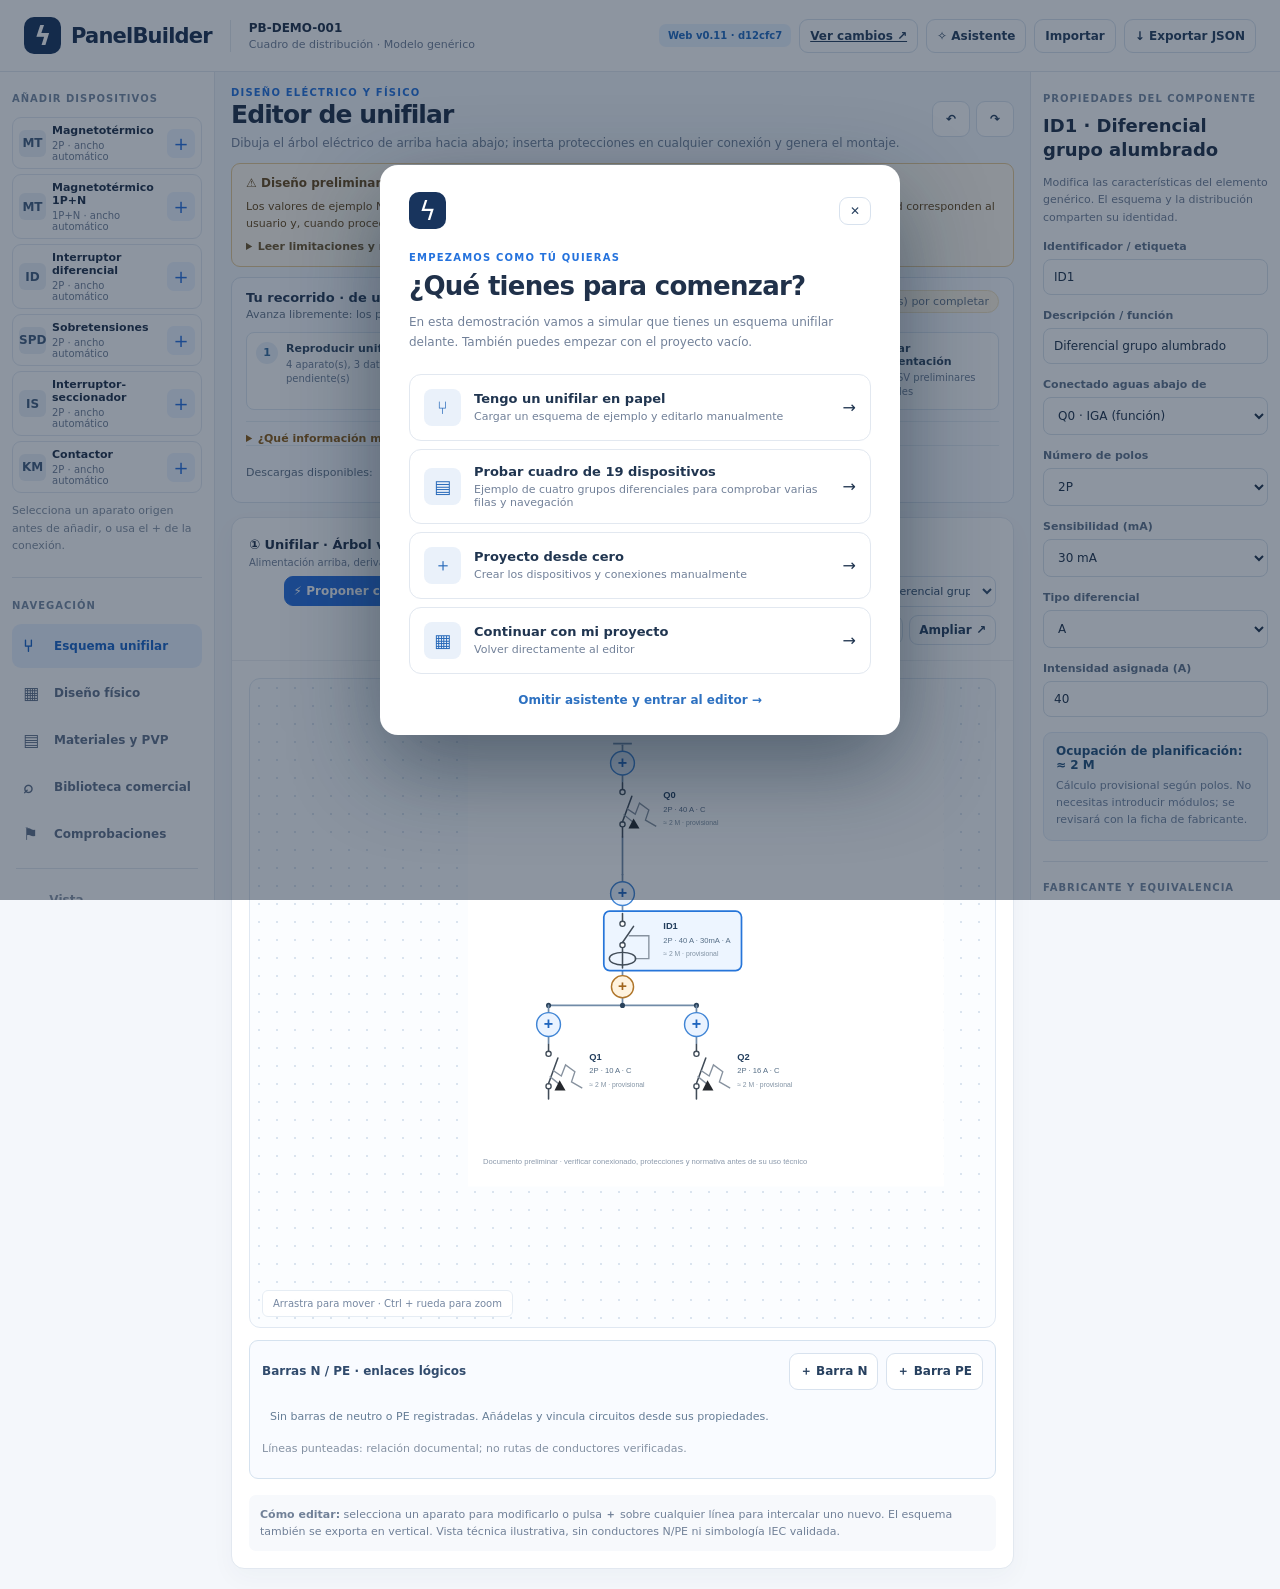
==== docs/index.html @ 25486aa2 "deploy(v0.11): conjuntos DIN, peines multiaparato y reserva opt-in comprobados (41 E2E)" ====
<!DOCTYPE html>
<html lang="es">
<head>
  <meta charset="UTF-8" />
  <meta name="viewport" content="width=device-width, initial-scale=1.0" />
  <meta name="robots" content="noindex, nofollow, noarchive" />
  <title>PanelBuilder · Unifilar → Envolvente · v0.11</title>
  <link rel="stylesheet" href="styles.css" />
</head>
<body>
  <header class="topbar">
    <div class="brand"><span class="brand-logo">ϟ</span><span>Panel<span class="brand-light">Builder</span></span></div>
    <div class="divider-vertical"></div>
    <div class="project-identity"><strong>PB-DEMO-001</strong><span>Cuadro de distribución · Modelo genérico</span></div>
    <div class="top-actions"><span class="pill pill-beta" id="pagesPreviewStatus">PROTOTIPO v0.11</span><a class="button small" id="pagesCommitLink" href="https://github.com/sergioroqueh/panelbuilder-dev/pull/1" target="_blank" rel="noopener noreferrer" hidden>Ver cambios ↗</a><button type="button" class="button small" id="startGuide">✧ Asistente</button><button type="button" class="button small" id="importBtn">Importar</button><button type="button" class="button small" id="exportBtn">↓ Exportar JSON</button></div>
    <input id="fileInput" type="file" accept="application/json,.json" hidden />
  </header>
  <div class="app-shell">
    <aside class="left-panel">
      <section class="library-shortcuts" aria-label="Añadir dispositivos genéricos">
        <div class="section-heading">AÑADIR DISPOSITIVOS</div>
        <div id="library" class="library"></div>
        <p class="tiny-hint">Selecciona un aparato origen antes de añadir, o usa el + de la conexión.</p>
      </section>
      <div class="section-rule"></div>
      <div class="section-heading">NAVEGACIÓN</div>
      <nav class="nav-list" aria-label="Vistas">
        <button class="nav-button active" data-view="unifilar"><span>⑂</span> Esquema unifilar</button>
        <button class="nav-button" data-view="physical"><span>▦</span> Diseño físico</button>
        <button class="nav-button" data-view="materials"><span>▤</span> Materiales y PVP</button>
        <button class="nav-button" data-view="catalog"><span>⌕</span> Biblioteca comercial</button>
        <button class="nav-button" data-view="checks"><span>⚑</span> Comprobaciones</button>
        <div class="nav-divider" aria-hidden="true"></div>
        <button class="nav-button nav-secondary" data-view="both"><span>▣</span> Vista combinada <small>Opcional</small></button>
      </nav>
      <div class="section-rule"></div>
      <div class="section-heading">PROYECTO</div>
      <label class="mini-label" for="alternativeSelect">Alternativa activa</label>
      <select id="alternativeSelect" class="select small-select"></select>
      <button id="duplicateBtn" class="button full subdued">⧉ Duplicar alternativa</button>
      <div class="section-rule"></div>
      <div class="section-heading">FABRICANTE DE REFERENCIA</div>
      <label class="mini-label" for="brandSelect">Consultar referencias por fabricante</label>
      <select id="brandSelect" class="select"></select>
      <button type="button" class="button full" id="openBrandReview">⇄ Comparar y guardar candidatas</button><p class="tiny-hint" id="brandHint">El esquema sigue siendo genérico. Las fichas documentales no cambian el montaje ni su ocupación.</p>
      <div class="section-rule"></div>
      <div class="left-bottom">Prototipo experimental · Sin certificación ni cálculo eléctrico. Los datos se guardan en este navegador; utiliza Exportar JSON para conservar una copia.</div>
    </aside>
    <main class="workspace">
      <div class="page-intro"><div><div class="eyebrow">DISEÑO ELÉCTRICO Y FÍSICO</div><h1 id="pageTitle">Editor de unifilar</h1><p id="pageSubtitle">Dibuja el árbol eléctrico de arriba hacia abajo; inserta protecciones en cualquier conexión y genera el montaje.</p></div><div class="intro-actions"><button class="button" id="undoBtn" title="Deshacer">↶</button><button class="button" id="redoBtn" title="Rehacer">↷</button></div></div>
      <section class="sequence-panel" id="workflowBanner"><div class="stage"><span class="stage-number">1</span><span>Construye el unifilar</span></div><span class="stage-arrow">→</span><div class="stage"><span class="stage-number">2</span><span>Propón la envolvente</span></div><span class="stage-arrow">→</span><div class="stage"><span class="stage-number">3</span><span>Selecciona fabricante</span></div></section>
      <section id="responsibilityBanner" class="responsibility-banner" role="note" aria-label="Advertencia sobre responsabilidad y seguridad">
        <strong>⚠ Diseño preliminar, no apto por sí solo para fabricar ni instalar.</strong>
        <span>Los valores de ejemplo NO están calculados para tu instalación. El uso del proyecto y la comprobación de su idoneidad corresponden al usuario y, cuando proceda, al profesional competente.</span>
        <details><summary>Leer limitaciones y responsabilidad</summary><p>PanelBuilder no sustituye cálculos eléctricos ni proyecto técnico, ni certifica cumplimiento del REBT y normas UNE/IEC aplicables. Comprueba tensión, corriente, cortocircuito, curvas y selectividad, diferenciales, protección contra sobretensiones, conductores, disipación, envolvente y compatibilidad de accesorios antes de comprar, fabricar, montar o poner en servicio. Las referencias y PVP publicados pueden estar incompletos o desactualizados. Si falta un dato, solicítalo; no se debe inventar. Este aviso no limita las obligaciones legales que correspondan a quien desarrolla o suministra el software.</p></details>
      </section>
      <section id="workflowAssistant" class="workflow-guidance" aria-label="Ruta de trabajo desde unifilar existente"></section>
      <section class="action-bar" id="actionBar"><div class="action-description"><strong>Propuesta automática de montaje</strong><span>Anchuras provisionales por tipo/polos; formatos de 12, 18 o 24 módulos por fila.</span></div><div class="action-control"><label class="mini-label" for="reserveInput">Reserva</label><select id="reserveInput" class="select small-select"><option value="0">0 %</option><option value="10">10 %</option><option value="20">20 %</option><option value="30">30 %</option></select><button type="button" id="proposeBtn" class="button primary">⚡ Proponer envolvente y distribución</button></div></section>
      <div class="summary-row" id="summary"></div>
      <div id="enclosureChoices" class="enclosure-choices"></div>
      <div id="editorArea" class="editor-grid"></div>
      <div id="extraArea"></div>
      <section class="notice-box" id="noticePanel"></section>
    </main>
    <aside class="right-panel"><div id="inspector"></div></aside>
  </div>
  <div id="toast" class="toast" role="status" aria-live="polite"></div>
  <div class="modal-backdrop" id="wizard" aria-hidden="true"><div class="modal" role="dialog" aria-modal="true" aria-labelledby="wizardTitle"><div class="modal-head"><span class="brand-logo">ϟ</span><button id="closeWizard" class="button tiny" type="button">✕</button></div><div class="eyebrow">EMPEZAMOS COMO TÚ QUIERAS</div><h2 id="wizardTitle">¿Qué tienes para comenzar?</h2><p>En esta demostración vamos a simular que tienes un esquema unifilar delante. También puedes empezar con el proyecto vacío.</p><div class="wizard-options"><button class="wizard-option" data-wizard="demo"><span class="wizard-symbol">⑂</span><span><strong>Tengo un unifilar en papel</strong><small>Cargar un esquema de ejemplo y editarlo manualmente</small></span><span>→</span></button><button class="wizard-option" data-wizard="large"><span class="wizard-symbol">▤</span><span><strong>Probar cuadro de 19 dispositivos</strong><small>Ejemplo de cuatro grupos diferenciales para comprobar varias filas y navegación</small></span><span>→</span></button><button class="wizard-option" data-wizard="blank"><span class="wizard-symbol">＋</span><span><strong>Proyecto desde cero</strong><small>Crear los dispositivos y conexiones manualmente</small></span><span>→</span></button><button class="wizard-option" data-wizard="continue"><span class="wizard-symbol">▦</span><span><strong>Continuar con mi proyecto</strong><small>Volver directamente al editor</small></span><span>→</span></button></div><button id="skipWizard" class="skip-link">Omitir asistente y entrar al editor →</button></div></div>
  <div class="modal-backdrop" id="insertModal" aria-hidden="true">
    <div class="modal insert-dialog" role="dialog" aria-modal="true" aria-labelledby="insertTitle">
      <div class="modal-head"><span class="eyebrow">EDITAR CONEXIÓN DEL UNIFILAR</span><button class="button tiny" type="button" id="closeInsert" aria-label="Cerrar">✕</button></div>
      <h2 id="insertTitle">Insertar aparato entre protecciones</h2>
      <p id="insertDescription"></p>
      <div id="insertChoices" class="insert-choices"></div>
      <p class="dialog-warning">Solo modifica el árbol lógico y la ocupación genérica. Revisa la conexión eléctrica y vuelve a calcular la distribución física.</p>
    </div>
  </div>
  <div class="modal-backdrop" id="brandReview" aria-hidden="true"><div class="modal brand-review" role="dialog" aria-modal="true" aria-labelledby="brandReviewTitle"><div class="modal-head"><div><div class="eyebrow">SELECCIÓN MULTIMARCA CONDICIONADA</div><h2 id="brandReviewTitle">Preselección comercial</h2></div><button id="closeBrandReview" class="button tiny" aria-label="Cerrar" type="button">✕</button></div><p class="review-warning">El catálogo actual es una muestra parcial, no contiene todas las referencias. La anchura genérica es orientativa. Algunas referencias cuentan con ficha técnica pero aún no con anchura comercial verificada: se guardan solo como candidatas documentales y NO cambian el montaje. Las preselecciones del minicátalogo dimensional son independientes. No se garantiza equivalencia técnica completa. Comprueba normativa aplicable, Icn/Icu, tensión, bornes, coordinación, accesorios, compatibilidad térmica y montaje. Los cambios dimensionales solo se aplicarán tras tu confirmación.</p><div class="review-scroll"><table><thead><tr><th>Aparato genérico</th><th>Selector de referencia</th><th>Comparativa técnica y dimensional</th></tr></thead><tbody id="brandReviewTable"></tbody></table></div><div class="review-actions"><button type="button" class="button" id="closeBrandReviewSecondary" onclick="document.getElementById('closeBrandReview').click()">Cancelar</button><button class="button" type="button" id="autoPickBrandReview">Autoasignar solo con dimensión documentada</button><button class="button primary" type="button" id="applyBrandReview">Guardar selección condicionada</button></div></div></div><script src="engine.js"></script><script src="catalogo.js"></script><script src="multibrand.js"></script>
  <script src="schematic-symbols.js"></script><script src="pricing.js"></script><script src="circuits.js"></script><script src="busbars.js"></script><script src="physical-aux.js"></script><script src="enclosure-geometry.js"></script><script src="physical-construction.js"></script><script src="schneider-ic60n.js"></script><script src="commercial-catalog.js"></script><script src="accessory-links.js"></script><script src="commercial-ui.js"></script><script src="enclosure-candidates.js"></script><script src="specialized-candidates.js"></script><script src="apparatus-candidates.js"></script><script src="commercial-placement.js"></script><script src="din-reflow.js"></script><script src="mounting-clearance.js"></script><script src="physical-accessories.js"></script><script src="din-assemblies.js"></script><script src="workflow-guidance.js"></script><script src="material-csv.js"></script><script src="app.js"></script><script src="site-version.js"></script>
</body>
</html>
---- docs/styles.css ----
:root{font-family:Inter,ui-sans-serif,system-ui,-apple-system,'Segoe UI',Arial,sans-serif;color:#20314a;background:#f4f7fb;--blue:#276fdf;--blue-dark:#185ac3;--line:#e2e8f0;--dark:#162842;--muted:#728199;--soft:#f3f6fa;--card:#fff;--good:#127a5b;--warn:#ab6d0e}
*{box-sizing:border-box}body{margin:0}button,select,input{font:inherit}button{cursor:pointer}button:disabled{opacity:.48;cursor:not-allowed}button:focus-visible,input:focus-visible,select:focus-visible{outline:3px solid #8ebaf9;outline-offset:2px}
.topbar{height:72px;display:flex;align-items:center;gap:18px;padding:0 24px;border-bottom:1px solid var(--line);background:#fff;position:sticky;top:0;z-index:15}.brand{font-size:21px;font-weight:860;letter-spacing:-.8px;display:flex;align-items:center;gap:10px;white-space:nowrap;color:#1b3151}.brand-light{font-weight:550}.brand-logo{display:inline-grid;place-items:center;background:#18345d;color:#fff;border-radius:10px;font-size:26px;height:37px;width:37px}.divider-vertical{height:32px;width:1px;background:#e5eaf0}.project-identity{display:flex;flex-direction:column;gap:3px;font-size:12px}.project-identity span{color:var(--muted);font-size:11px}.top-actions{margin-left:auto;display:flex;gap:8px;align-items:center}.pill{font-size:10px;font-weight:800;border-radius:7px;padding:6px 9px;white-space:nowrap}.pill-beta{background:#e9f3ff;color:#206ac0}.button{display:inline-flex;gap:7px;justify-content:center;align-items:center;padding:10px 13px;background:#fff;border:1px solid #d8e2ee;color:#27405f;border-radius:9px;font-size:12px;font-weight:730;transition:.15s;white-space:nowrap}.button:hover{background:#f6faff;border-color:#8eb2df}.button.small{padding:9px 10px}.button.tiny{padding:6px 10px}.button.full{width:100%;margin-top:10px}.button.subdued{background:#f9fbfe}.button.primary{background:var(--blue);border-color:var(--blue);color:#fff}.button.primary:hover{background:var(--blue-dark)}.button.danger{color:#bd4251;border-color:#f0cdd2}
.app-shell{display:grid;grid-template-columns:250px minmax(0,1fr) 285px;min-height:calc(100vh - 72px)}.left-panel,.right-panel{background:#fff;padding:24px 17px;border-right:1px solid var(--line)}.right-panel{border-left:1px solid var(--line);border-right:0;padding:25px 19px}.section-heading{font-weight:820;letter-spacing:1px;font-size:10px;color:#788ba3;margin-bottom:13px}.nav-list{display:grid;gap:3px}.nav-button{width:100%;border:0;background:none;border-radius:9px;padding:12px 11px;text-align:left;font-size:12px;font-weight:700;color:#61718a;display:flex;align-items:center;gap:10px}.nav-button span{font-size:17px;width:21px}.nav-button:hover{background:#f1f5fc}.nav-button.active{background:#e9f2ff;color:#1964c7}.section-rule{height:1px;background:var(--line);margin:22px 0}.mini-label{display:block;font-size:11px;color:#60718a;font-weight:680;margin-bottom:6px}.select,.input{width:100%;border:1px solid #d8e2ef;border-radius:8px;background:#fff;padding:10px 9px;font-size:12px;color:#253853;min-width:0}.small-select{padding:9px}.tiny-hint{font-size:11px;color:#8491a3;line-height:1.6;margin:9px 0}.left-bottom{margin-top:35px;color:#91a0b2;font-size:10px}.library{display:grid;gap:7px}.library-item{display:flex;gap:9px;align-items:center;border:1px solid #e3e9f2;border-radius:9px;padding:9px;background:#fff}.library-icon{display:grid;place-items:center;background:#eaf0f8;color:#425d7e;border-radius:6px;height:31px;width:33px;flex:0 0 auto;font-size:12px;font-weight:850}.library-item .library-info{min-width:0;flex:1}.library-item strong{display:block;font-size:11px}.library-item small{display:block;font-size:10px;color:var(--muted);padding-top:3px}.round-add{border:0;border-radius:7px;background:#ebf3ff;color:var(--blue);font-size:18px;width:29px;height:29px}
.workspace{padding:26px 26px 42px;min-width:0}.page-intro{display:flex;justify-content:space-between;align-items:center;gap:20px}.page-intro h1{font-size:25px;letter-spacing:-.9px;margin:2px 0 7px}.page-intro p{color:var(--muted);font-size:12px;margin:0}.eyebrow{color:#2472dd;letter-spacing:1.2px;font-size:10px;font-weight:850}.intro-actions{display:flex;gap:6px}.sequence-panel{margin-top:20px;padding:11px 15px;display:flex;align-items:center;gap:15px;background:#fff;border:1px solid var(--line);border-radius:11px}.stage{font-size:11px;font-weight:750;display:flex;align-items:center;gap:8px}.stage-number{display:grid;place-items:center;border-radius:20px;background:#e8f0fe;color:#216bd3;font-weight:850;width:23px;height:23px}.stage-arrow{color:#a7b2c0}.action-bar{display:flex;gap:10px;justify-content:space-between;align-items:center;flex-wrap:wrap;border:1px solid #d7e5fa;background:#f9fcff;border-radius:11px;margin-top:14px;padding:12px 15px}.action-description{display:grid;gap:4px}.action-description strong{font-size:12px}.action-description span{font-size:10px;color:var(--muted)}.action-control{display:flex;align-items:center;gap:9px}.action-control .mini-label{margin:0}.action-control .select{width:86px}.summary-row{display:grid;grid-template-columns:repeat(4,minmax(0,1fr));gap:11px;margin:15px 0}.stat{background:#fff;border:1px solid var(--line);border-radius:10px;padding:13px 14px}.stat strong{display:block;font-size:23px;letter-spacing:-.5px}.stat span{font-size:10px;color:var(--muted)}.editor-grid{display:grid;grid-template-columns:minmax(460px,.92fr) minmax(560px,1.08fr);gap:15px;align-items:start;min-width:0}.editor-grid.single{grid-template-columns:1fr}.work-card{background:#fff;border:1px solid var(--line);border-radius:13px;box-shadow:0 9px 25px rgba(24,55,92,.035);min-width:0;overflow:hidden}.card-header{padding:16px 17px 13px;border-bottom:1px solid #edf0f4;display:flex;justify-content:space-between;gap:7px;align-items:center}.card-header strong{font-size:13px}.card-header small{color:var(--muted);font-size:10px;display:block;margin-top:4px}.small-text{color:var(--muted);font-size:10px}.card-body{padding:17px}.node-list{display:grid;gap:7px}.schematic-node{display:flex;align-items:stretch;gap:6px}.node-indent{flex:0 0 auto;display:flex;align-items:center;border-bottom:1px solid #b9c9dd;height:34px}.schematic-node[data-depth="0"] .node-indent{border:0}.node-button{min-height:69px;flex:1;display:flex;align-items:center;gap:9px;background:#fff;border:1px solid #d9e3ed;border-radius:9px;text-align:left;padding:9px;min-width:0}.node-button:hover{border-color:#8bafe4}.node-button.selected{border:2px solid #2376e7;background:#f0f6ff}.node-symbol{border:1px solid #cad7e5;border-radius:5px;width:37px;min-width:37px;height:39px;display:grid;place-items:center;background:#f5f8fc;color:#354f71;font-size:10px;font-weight:830}.node-copy{display:grid;gap:4px;flex:1;min-width:0}.node-copy strong{font-size:11px}.node-copy small{font-size:10px;color:#697d94;overflow:hidden;text-overflow:ellipsis;white-space:nowrap}.state-dot{font-size:10px;color:#cf8e23}.node-add{font-size:16px;background:#eff5fc;border:1px solid #d8e5f3;color:#2b6ec2;border-radius:8px;width:31px}.empty-view{padding:35px;text-align:center;color:var(--muted);font-size:12px}.node-caption{margin-top:16px;padding:11px;background:#f7f9fc;color:#718198;font-size:11px;border-radius:7px;line-height:1.55}
.cabinet-controls{display:flex;gap:7px;align-items:center;flex-wrap:wrap;margin-bottom:14px}.cabinet-controls .select{width:auto;max-width:205px}.cabinet-shell{margin:4px auto 0;padding:19px 17px 15px;background:linear-gradient(130deg,#d4dce7,#b8c5d4);border:6px solid #879aaf;border-radius:10px;box-shadow:inset 0 0 0 2px #eaf1fa,0 8px 20px rgba(33,56,83,.1);max-width:630px;min-width:0}.cabinet-core{background:#edf1f5;border:1px solid #92a1b0;border-radius:4px;padding:18px 13px 6px}.rail-block{margin-bottom:20px}.rail-heading{display:flex;justify-content:space-between;font-size:10px;font-weight:720;color:#4f657d;margin-bottom:7px}.rail-grid{display:grid;grid-template-columns:repeat(var(--cols),minmax(0,1fr));min-height:108px;position:relative;background:#e4eaf1;border:1px solid #a8b6c5;border-radius:3px}.rail-grid:after{content:"";position:absolute;left:0;right:0;top:47%;height:6px;border-top:1px solid #93a5b7;border-bottom:1px solid #93a5b7;background:#ccd7e2;pointer-events:none}.slot{grid-row:1;border-right:1px dashed #d4deea;z-index:1;min-width:0}.slot:last-of-type{border:0}.device{grid-row:1;margin:3px 1px 4px;position:relative;z-index:2;background:linear-gradient(100deg,#e4eaf1,#fff 15%,#fff 83%,#e3e8ee);border:1px solid #93a4b7;border-radius:3px;box-shadow:2px 2px 4px #77889c40;min-width:0;display:flex;flex-direction:column;align-items:center;justify-content:space-between;gap:4px;padding:5px 2px;overflow:hidden;text-align:center}.device:hover{border-color:#386fc3}.device.selected{border:2px solid #2374df;box-shadow:0 0 0 3px #2374df37}.device strong{font-size:10px;white-space:nowrap;max-width:100%;overflow:hidden;text-overflow:ellipsis}.device small{font-size:8px;color:#728094;font-weight:650;white-space:nowrap;overflow:hidden;max-width:100%;text-overflow:ellipsis}.device-toggle{background:#49576a;border-radius:2px;width:9px;height:19px;position:relative;flex:0 0 auto}.device-toggle:before{content:"";background:#9baec4;width:6px;height:6px;position:absolute;top:-2px;left:2px}.cabinet-bottom{font-size:9px;color:#476078;text-align:center;padding-top:12px;font-weight:800}.placeholder-tape{margin-top:10px;padding:10px 12px;background:#f7f9fc;color:#75859a;border:1px dashed #d8e2ee;border-radius:8px;font-size:11px;line-height:1.6}.unplaced-card{margin-top:10px;background:#fff2db;border-radius:8px;padding:9px 11px;color:#866116;font-size:11px}
.notice-box{margin-top:14px;padding:15px 17px;background:#fff;border:1px solid var(--line);border-radius:11px}.notice-box strong{display:block;font-size:12px;margin-bottom:9px}.notice-box .notice-line{font-size:11px;color:#62758e;padding:4px 0;line-height:1.5}.notice-line.warn{color:#95671e}.right-panel .section-heading{margin-bottom:10px}.right-panel h2{font-size:18px;line-height:1.35;margin:0 0 8px}.right-panel p{color:var(--muted);font-size:11px;line-height:1.6}.inspector-divider{height:1px;background:var(--line);margin:20px 0}.form-field{margin-top:14px}.form-field label{display:block;color:#61748c;font-size:11px;font-weight:720;margin-bottom:6px}.form-field input,.form-field select{width:100%;border:1px solid #d8e2ec;border-radius:8px;background:#fff;padding:10px;color:#20344d;font-size:12px}.property{display:flex;align-items:baseline;justify-content:space-between;gap:10px;margin:11px 0;font-size:11px}.property span{color:#738096}.property strong{text-align:right;max-width:65%;overflow-wrap:anywhere}.badge{display:inline-block;font-size:10px;font-weight:760;color:#2464af;background:#eaf3ff;border-radius:6px;padding:5px 8px}.badge.amber{color:#a46d0d;background:#fff3dc}.badge.green{color:#0e7952;background:#e2f6eb}.inspector-buttons{display:flex;flex-wrap:wrap;gap:7px;margin-top:16px}.brand-match{font-size:11px;padding:10px 11px;background:#f3f7fd;border:1px solid #e0eaf6;border-radius:8px;color:#61728a;line-height:1.55}.brand-match strong{color:#253b55}.small-link{font-size:11px;color:#1b6cc6;text-decoration:underline}.data-note{font-size:10px;color:#8592a3}
.table-wrap{overflow:auto}.materials-table{width:100%;border-collapse:collapse;font-size:12px;background:#fff}.materials-table td,.materials-table th{text-align:left;padding:12px 13px;border-bottom:1px solid #e6ecf3}.materials-table th{font-size:10px;color:#6f8097;background:#f7f9fc}.view-heading{padding:14px 18px;font-size:13px;font-weight:800;border-bottom:1px solid var(--line)}
.toast{position:fixed;bottom:24px;left:50%;transform:translateX(-50%) translateY(10px);background:#1d304d;color:#fff;border-radius:9px;padding:13px 18px;font-size:12px;box-shadow:0 10px 30px #1d304d42;opacity:0;pointer-events:none;transition:.2s;z-index:100}.toast.visible{opacity:1;transform:translateX(-50%)}.modal-backdrop{display:none;position:fixed;inset:0;z-index:40;background:#1123397a;align-items:center;justify-content:center;padding:20px}.modal-backdrop.open{display:flex}.modal{max-width:520px;width:100%;background:#fff;padding:27px 29px;border-radius:18px;box-shadow:0 30px 90px #0e24367a}.modal-head{display:flex;align-items:center;justify-content:space-between;margin-bottom:23px}.modal h2{font-size:26px;margin:8px 0 7px;letter-spacing:-.7px}.modal p{font-size:12px;color:var(--muted);line-height:1.65}.wizard-options{display:grid;gap:8px;margin-top:21px}.wizard-option{display:flex;align-items:center;gap:13px;width:100%;border:1px solid var(--line);background:#fff;border-radius:12px;padding:14px;text-align:left;color:#203550}.wizard-option:hover{background:#f3f8ff;border-color:#8eb9ef}.wizard-option span:nth-child(2){display:grid;gap:4px;flex:1}.wizard-option strong{font-size:13px}.wizard-option small{font-size:11px;color:var(--muted)}.wizard-symbol{display:grid;place-items:center;border-radius:8px;background:#eaf1fa;width:37px;height:37px;font-size:18px;color:#2a6bba}.skip-link{display:block;margin:18px auto 0;border:0;background:transparent;color:#2d71c1;font-size:12px;font-weight:750}
@media(max-width:1320px){.app-shell{grid-template-columns:215px minmax(0,1fr) 250px}.workspace{padding:20px 16px}.left-panel,.right-panel{padding:21px 12px}.summary-row{grid-template-columns:repeat(2,minmax(0,1fr))}.sequence-panel{gap:6px}.editor-grid{grid-template-columns:1fr}}
@media(max-width:1020px){.app-shell{grid-template-columns:200px 1fr}.right-panel{grid-column:2;border-top:1px solid var(--line);border-left:0}.editor-grid{grid-template-columns:1fr}.topbar{gap:10px}.top-actions .pill{display:none}}
@media(max-width:710px){.app-shell{display:block}.left-panel{border-right:0;border-bottom:1px solid var(--line)}.right-panel{border-left:0;border-top:1px solid var(--line)}.nav-list{display:flex;overflow:auto}.nav-button{min-width:130px;justify-content:center;padding:10px 8px}.topbar{padding:0 12px}.project-identity,.divider-vertical{display:none}.top-actions .button.small{padding:8px;font-size:10px}.workspace{padding:15px 12px}.page-intro h1{font-size:21px}.sequence-panel{overflow:auto}.stage{white-space:nowrap}.action-control{flex-wrap:wrap}.modal{padding:20px}}
/* v0.3 · esquema y estados adicionales */
.diagram-scroll{overflow:auto;max-width:100%;border:1px solid #e9eef4;border-radius:8px;background:radial-gradient(#e6edf5 0.75px,transparent 0.75px);background-size:16px 16px;min-height:225px}
.diagram-svg{display:block}.diagram-node{cursor:pointer;outline:none}.diagram-node:hover rect:first-child{stroke:#4f95e7;stroke-width:2}.diagram-node:focus rect:first-child{stroke:#286ee0;stroke-width:3}.error-text{color:#b03f4d;font-size:11px}.empty-view strong{display:block;font-size:14px;color:#3b526e;margin-bottom:5px}.empty-view p{font-size:11px;line-height:1.5}.notice-line{line-height:1.6}.notice-line.warn{color:#a47729}.cabinet-shell{width:100%}.device:focus{outline:3px solid #8bbbf8;outline-offset:1px}.work-card .badge{white-space:nowrap}


/* v0.4 · árbol vertical e inserción contextual */
.tree-scroll{max-height:720px;overflow:auto;background:#fff;overscroll-behavior:contain}
.vertical-tree{min-width:480px;max-width:none}
.wire-insert{cursor:pointer;outline:none}
.wire-insert:hover circle,.wire-insert:focus circle{fill:#cfe5ff;stroke:#1465c8;stroke-width:2.5}
.wire-insert:focus{outline:none}
.schematic-header-actions{display:flex;gap:6px;align-items:center;flex-wrap:wrap;justify-content:flex-end}
.insert-choices{display:grid;grid-template-columns:1fr 1fr;gap:8px;margin-top:16px;max-height:350px;overflow-y:auto}
.insert-choice{min-width:0;display:flex;align-items:center;gap:10px;border:1px solid #d9e4f2;background:#fff;border-radius:10px;text-align:left;padding:12px 10px;cursor:pointer;color:#243e5e}
.insert-choice:hover,.insert-choice:focus{background:#edf5ff;border-color:#6c9ee0}
.insert-choice>span:nth-child(2){min-width:0;display:grid;gap:5px;flex:1}
.insert-choice strong{font-size:11px}
.insert-choice small{font-size:10px;color:#798ca2}
.insert-choice-arrow{color:#3f76b7}
.insert-dialog{max-width:625px}
.dialog-warning{background:#f8fafc;padding:10px;border-radius:8px;border:1px solid #e5edf6}
.upstream-button{margin-top:10px;background:#edf5ff;border-color:#b7d2f3;color:#2665b1}
@media(max-width:710px){.insert-choices{grid-template-columns:1fr}.schematic-header-actions .button{font-size:9px}}

/* v0.5 - Navigation on the graphic canvas, no inner browser scroll bars */
.diagram-viewport {
  position:relative;width:100%;height:490px;border:1px solid #e0e8f2;
  border-radius:11px;overflow:hidden;background-color:#fbfdff;
  background-image:radial-gradient(#dae4ef .8px,transparent .8px);
  background-size:18px 18px;cursor:grab;touch-action:none;user-select:none;
}
.diagram-viewport.panning{cursor:grabbing}
.diagram-viewport .diagram-svg{display:block;width:100%;height:100%;min-width:0;max-width:none;}
.diagram-hint{position:absolute;left:12px;bottom:10px;border-radius:6px;
  background:#fffffff0;color:#7587a1;font-size:10px;padding:7px 10px;
  border:1px solid #e6edf4;pointer-events:none;}
.zoom-value{min-width:45px;text-align:center;color:#5c7592;font-size:11px;font-weight:760}
.schematic-header-actions .button.small{padding:7px 9px}
.editor-grid .card-header{flex-wrap:wrap}
.enclosure-choices{margin:-1px 0 14px}
.enclosure-choices:empty{display:none}
.proposal-topline{display:flex;justify-content:space-between;gap:12px;align-items:center;margin:10px 0 9px;flex-wrap:wrap}
.proposal-topline strong{font-size:12px}
.proposal-topline span{font-size:10px;color:var(--muted)}
.proposal-options{display:flex;gap:8px;flex-wrap:wrap}
.proposal-option{min-width:115px;flex:1;background:#fff;border:1px solid #dfe8f2;text-align:left;padding:10px 12px;border-radius:9px;color:#263d59;display:grid;gap:4px}
.proposal-option:hover{border-color:#85ade7;background:#f5f9ff}
.proposal-option.chosen{border-color:#2b72dd;background:#eaf3ff;box-shadow:0 0 0 1px #2b72dd40}
.proposal-option strong{font-size:13px}
.proposal-option small{color:#6d819a;font-size:10px;line-height:1.4}
.estimated-width{margin-top:15px;padding:11px 12px;background:#f4f7fb;border:1px solid #dfe9f5;border-radius:9px;display:grid;gap:5px}
.estimated-width strong{font-size:12px;color:#24517b}
.estimated-width span{font-size:11px;color:#7185a0;line-height:1.55}
/* Keep the editing tools visible while the larger workspace scrolls. */
@media(min-width:1021px){
 .left-panel,.right-panel{position:sticky;top:72px;align-self:start;max-height:calc(100vh - 72px);overflow-y:auto;scrollbar-width:thin;}
}
@media(max-width:1050px){.diagram-viewport{height:450px}.proposal-option{flex:1 1 135px}}
@media(max-width:710px){.diagram-viewport{height:410px}.diagram-hint{font-size:9px}.card-header{align-items:flex-start}.schematic-header-actions{justify-content:flex-start}}

.diagram-jump{max-width:155px;padding:7px 9px;border:1px solid #d9e3ef;border-radius:8px;color:#344f6e;background:#fff;font-size:11px}
@media(max-width:710px){.diagram-jump{max-width:130px}}

/* v0.6: comparador de preselecciones y advertencias */
.brand-review{width:min(900px,96vw);max-width:900px;max-height:86vh;display:flex;flex-direction:column}.brand-review .modal-head{margin-bottom:10px}.brand-review table{width:100%;border-collapse:collapse;font-size:12px}.brand-review th,.brand-review td{padding:12px 10px;text-align:left;border-bottom:1px solid #e3eaf2;vertical-align:top}.brand-review th{position:sticky;top:0;background:#f1f6fd}.review-scroll{overflow:auto;flex:1;margin:10px 0}.warning-inline{display:block;color:#9e6316;margin-top:7px;line-height:1.45}.review-warning{background:#fff7e8;padding:12px;color:#795b22;border-radius:9px;font-size:12px;line-height:1.6}.review-actions{display:flex;justify-content:flex-end;gap:10px;flex-wrap:wrap}.select[data-brand-pick]{min-width:215px}.brand-review h2{margin:5px 0;font-size:21px}

/* v0.7: comparador explicativo de referencias comerciales */
.brand-review{width:min(1240px,98vw);max-width:1240px;max-height:92vh;}
.brand-review table{min-width:800px;}
.brand-review th:nth-child(1){width:22%;}
.brand-review th:nth-child(2){width:26%;}
.brand-review th:nth-child(3){width:52%;}
.brand-review th,.brand-review td{padding:14px 12px;}
.brand-review .select[data-brand-pick]{min-width:180px;width:100%;font-weight:600;color:#254568;}
.generic-spec{font-size:11px;color:#506480;margin:7px 0 4px;line-height:1.5;}
.candidate-count{font-size:11px;color:#6084a0;margin-top:8px;}
.brand-preview-empty{border:1px dashed #d8e3f0;background:#f8fbfe;color:#6b7f99;border-radius:9px;padding:15px;font-size:11px;line-height:1.55;}
.candidate-detail{background:#f8fbff;border:1px solid #d9e5f3;border-radius:10px;padding:13px;display:grid;gap:10px;min-width:0;}
.candidate-ref{display:flex;align-items:center;justify-content:space-between;gap:7px;flex-wrap:wrap;}
.candidate-ref strong{font-size:14px;color:#1d456c;}
.candidate-metadata{display:grid;gap:4px;color:#53677e;font-size:11px;line-height:1.4;}
.geometry-compare{display:grid;grid-template-columns:repeat(3,minmax(0,1fr));gap:6px;}
.geometry-compare>div{padding:10px 8px;background:white;border:1px solid #dee8f3;border-radius:7px;display:flex;flex-direction:column;gap:5px;min-width:0;}
.geometry-compare small{font-size:10px;color:#7a8aa1;}
.geometry-compare strong{font-size:12px;white-space:normal;overflow-wrap:anywhere;}
.geometry-compare span{font-size:9.5px;color:#8697a8;line-height:1.35;}
.compare-grow{color:#a76018}.compare-shrink{color:#187d63}.compare-equal{color:#265a80}
.validation-lines{display:grid;gap:4px;font-size:10px;color:#547080;line-height:1.5;}
.pending-check{font-size:10px!important;color:#795c27!important;line-height:1.5!important;margin:0!important;}
.blocked-candidates{margin-top:10px;border-top:1px solid #dde7f1;padding-top:8px;font-size:10px;color:#9b671e;line-height:1.5;}
.blocked-candidates summary{cursor:pointer;font-weight:650;}
.blocked-candidates p{font-size:10px;color:#866727;margin:6px 0;}
@media(max-width:1050px){.brand-review{width:96vw}.geometry-compare{grid-template-columns:1fr}.geometry-compare>div{gap:3px}}


/* v0.8: chips de marca y drag & drop físico */
.device{position:relative;border:2px solid var(--device-accent,#cad8e8);cursor:grab;align-content:start;justify-items:start;padding:8px 8px 6px;gap:6px;background:linear-gradient(180deg,#fff,#fbfcff);}
.device:active{cursor:grabbing}
.device.selected{box-shadow:0 0 0 2px #2573e533}
.device-head{display:flex;align-items:center;gap:6px;width:100%;min-width:0}
.device-head strong{font-size:12px;line-height:1.1;color:#223b58}
.device-chip{display:inline-flex;align-items:center;justify-content:center;min-width:34px;height:16px;border-radius:10px;padding:0 6px;color:#fff;font-size:8px;font-weight:800;letter-spacing:.4px}
.device small{font-size:9.5px;line-height:1.3;text-align:left;color:#677f99}
/* Sin bordes gruesos discontinuos en los huecos del carril DIN. */
.slot:hover{background:#eef6ff;border-color:#86afe5}
.brand-match{line-height:1.6}


/* v0.9: legibilidad mejorada y pictogramas de protecciones */
.device{justify-content:flex-start;padding:6px 4px 7px;gap:5px;border-width:1.5px;background:linear-gradient(180deg,#f9fbfe 0%,#ffffff 26%,#ffffff 100%)}
.device strong{font-size:11px;line-height:1.05}
.device small{font-size:8.7px;line-height:1.2;white-space:normal;text-overflow:clip;text-align:center}
.device-head{justify-content:space-between;gap:4px}
.device-head strong{max-width:calc(100% - 38px);overflow:hidden;text-overflow:ellipsis;white-space:nowrap;font-size:11px}
.device-chip{min-width:30px;height:15px;font-size:7.6px;padding:0 5px;flex:0 0 auto}
.pict{position:relative;width:22px;height:28px;margin:0 auto 1px}
.pict-body{position:absolute;left:2px;right:2px;top:1px;bottom:1px;border:1px solid #95a8bd;border-radius:3px;background:#f7fbff}
.pict-switch{position:absolute;left:8px;top:7px;width:6px;height:14px;border-radius:2px;background:#566679}
.pict-switch.a{left:6px;width:4px}.pict-switch.b{left:12px;width:4px}
.pict-wide{position:absolute;left:7px;top:8px;width:8px;height:13px;border-radius:2px;background:#566679}
.pict-test{position:absolute;right:2px;top:9px;width:4px;height:4px;border-radius:50%;background:#dfba43}
.pict-bolt{position:absolute;left:7px;top:6px;font-size:16px;line-height:1;color:#d39a18;font-weight:900}
.diagram-node text{pointer-events:none}
.diagram-node .node-meta{font-size:8px}
@media(max-width:1500px){.cabinet-shell{max-width:100%}}

/* v0.10 — carril discreto, aparato físico legible, unifilar editable */
.rail-grid>.slot{border:0!important;border-right:1px solid rgba(139,155,177,.19)!important;background:transparent;}
.rail-grid>.slot:last-of-type{border-right:0!important;}
.rail-grid>.slot:hover{background:rgba(85,145,220,.07);}
.rail-grid{border:1px solid #aab9c9;}
.device{border-width:1.5px;box-shadow:0 1px 3px rgba(60,82,102,.13);}
.diagram-node{cursor:pointer;pointer-events:all;}
.diagram-node .diagram-hitbox{pointer-events:all;}
.diagram-node:hover .diagram-hitbox{stroke:#4a8edb;stroke-width:2.5;}
.diagram-node:focus-visible .diagram-hitbox{stroke:#256bce;stroke-width:3;}
/* Unifilar v0.11: los símbolos son eléctricos ilustrativos; nunca frontales DIN */
.one-line-symbol,.wire-junction{pointer-events:none}.symbol-toggle[aria-pressed="true"]{background:#eaf3ff;color:#175ca4;border-color:#9ebfe8}.diagram-node:hover .diagram-hitbox{fill:#eff7ff;stroke:#83aee0}.diagram-node:focus-visible .diagram-hitbox{stroke:#236dc9;stroke-width:3}.wire-insert-branch:hover circle,.wire-insert-branch:focus circle{fill:#ffebcb;stroke:#a46a21}

/* v0.11 UX: biblioteca primero y unifilar con superficie de trabajo dedicada */
.library-shortcuts{background:#fff}
.left-panel .library{gap:5px}.left-panel .library-item{padding:6px;gap:6px}
.left-panel .library-icon{width:27px;height:27px}.left-panel .round-add{flex:0 0 28px}
body.view-unifilar .workspace{padding-top:15px}
body.view-unifilar #workflowBanner,
body.view-unifilar #actionBar,
body.view-unifilar #summary,
body.view-unifilar #enclosureChoices,
body.view-unifilar #noticePanel{display:none}
body.view-unifilar .page-intro{margin-bottom:13px}
body.view-unifilar .diagram-viewport{height:clamp(550px,calc(100vh - 250px),1180px)}
.canvas-quick-add,.inspector-drawer-toggle{display:none}
body.canvas-focus .app-shell{grid-template-columns:minmax(0,1fr)}
body.canvas-focus .left-panel,body.canvas-focus .right-panel{display:none}
body.canvas-focus .workspace{padding:11px 16px 18px}
body.canvas-focus .page-intro{margin-bottom:11px}
body.canvas-focus .page-intro p{display:none}
body.canvas-focus .diagram-viewport{height:clamp(570px,calc(100vh - 265px),1350px)}
body.canvas-focus .canvas-quick-add{display:flex;align-items:center;flex-wrap:wrap;gap:6px;padding:8px 14px;border-bottom:1px solid #e0e8f2;background:#f9fbfe}
body.canvas-focus .canvas-quick-add strong{font-size:11px;color:#526986;margin-right:4px}
body.canvas-focus .canvas-quick-add .button{font-size:10px;padding:6px 8px}
body.canvas-focus .inspector-drawer-toggle{display:inline-flex}
body.canvas-focus.inspector-visible .right-panel{display:block;position:fixed;top:72px;bottom:0;right:0;z-index:14;width:min(360px,92vw);max-height:calc(100vh - 72px);overflow-y:auto;background:white;box-shadow:-15px 0 40px #172b4429;border-left:1px solid #c5d6e9}
body.canvas-focus .editor-grid{grid-template-columns:minmax(0,1fr)}
@media(max-width:710px){
 body.view-unifilar .diagram-viewport{height:clamp(400px,calc(100vh - 290px),780px)}
 body.canvas-focus .diagram-viewport{height:clamp(410px,calc(100vh - 345px),900px)}
 body.canvas-focus .canvas-quick-add{max-height:150px;overflow:auto}
 body.canvas-focus .workspace{padding:8px}
}

/* unifilar y físico como vistas principales */
.nav-divider{height:1px;background:var(--line);margin:9px 4px}
.nav-secondary{opacity:.72;font-weight:590}
.nav-secondary.active{opacity:1}
.nav-secondary small{margin-left:auto;font-size:9px;color:#8897aa}
.schematic-header-actions .button.primary{background:var(--blue);border-color:var(--blue);color:white}
.physical-shortcut-row{padding:7px 17px;background:#f9fbff;border-bottom:1px solid #e5edf6}

/* Salidas de circuito: marcador navegable, no aparato modular DIN */
.circuit-terminal{cursor:pointer}
.circuit-terminal .circuit-hitbox{pointer-events:all}
.circuit-terminal:hover .circuit-hitbox{stroke:#2d76ce;stroke-width:2;fill:#eaf4ff}
.circuit-terminal:focus-visible .circuit-hitbox{stroke:#276ac3;stroke-width:3}

/* v0.11: dibujo electrotécnico propio, en revisión. Regletas de salida. */
.symbol-contact-symbol{shape-rendering:geometricPrecision}
.one-line-symbol path,.one-line-symbol circle,.one-line-symbol ellipse{vector-effect:non-scaling-stroke}
.terminal-role{pointer-events:none}
.terminal-schedule{cursor:pointer}
.terminal-schedule:hover .circuit-hitbox,.terminal-schedule:focus-visible .circuit-hitbox{stroke:#2874be;stroke-width:2}
.terminal-bom{padding:14px 0 16px;margin-bottom:15px;border-bottom:1px solid #e1eaf5}
.terminal-bom>strong{font-size:12px}
.terminal-bom .materials-table{font-size:10px}

/* Modelo funcional de barras N/PE — enlaces documentados, no cableado validado */
.busbar-manager{border:1px solid #d5e2ef;border-radius:9px;margin:12px 0 6px;padding:12px;background:#f9fbff}
.busbar-manager-head{display:flex;align-items:center;flex-wrap:wrap;gap:8px;margin-bottom:12px}
.busbar-manager-head strong{font-size:12px;color:#314b6d;margin-right:auto}
.busbar-items{display:flex;flex-wrap:wrap;gap:8px}
.busbar-item{display:flex;align-items:center;gap:8px;padding:8px 11px;border:1px solid #cbd9e9;background:#fff;border-radius:7px;text-align:left;font-size:11px;color:#315177}
.busbar-item b{font-size:13px}.busbar-item span{font-size:10px}.busbar-item small{font-size:9px;opacity:.72}
.busbar-item.neutral{border-left:4px solid #376bb1}
.busbar-item.earth{border-left:4px solid #439365}
.busbar-item:hover,.busbar-item:focus-visible{border-color:#3882cd;background:#eaf4ff}
.busbar-note{font-size:11px;color:#657d96;padding:8px}
.busbar-link,.spd-pe-outlet{pointer-events:none}

/* Disposición física auxiliar: orientativa y fuera de la cuenta de módulos DIN */
.aux-layout-caption{display:flex;justify-content:space-between;flex-wrap:wrap;gap:5px;align-items:center;margin-bottom:10px;font-size:11px;color:#374e65}
.aux-layout-caption span{font-size:9px;color:#748399}
.aux-area{border:1px dashed #bdcbd9;border-radius:6px;background:#f6f9fc;padding:10px;margin:8px 0}
.aux-area-head{font-size:10px;font-weight:780;color:#536a82;display:flex;gap:12px;justify-content:space-between;align-items:center}
.aux-area-head small{font-size:9px;font-weight:400;color:#899aaa}
.aux-area-items{display:flex;flex-wrap:wrap;gap:6px;margin-top:8px}
.aux-empty{color:#9aabb9;font-size:9px;font-style:italic}
.aux-area-upper{border-top-color:#7c9ac4}
.aux-area-side{border-left:4px solid #97b4c8}
.aux-area-lower{border-bottom-color:#83a796}
.aux-fixture{display:flex;align-items:center;min-width:115px;max-width:100%;gap:6px;background:white;border:1px solid #b9cadc;border-radius:5px;padding:6px;color:#29445e}
.aux-fixture.earth{border-left:3px solid #449369}
.aux-fixture.neutral{border-left:3px solid #477cb6}
.aux-fixture.terminals{border-left:3px solid #a38355}
.aux-fixture-face{font-size:9px;white-space:nowrap;color:#708ba5}
.aux-fixture-info{display:flex;flex-direction:column;gap:3px;min-width:0}
.aux-fixture-info strong{font-size:10px}
.aux-fixture-info span{font-size:9px;line-height:1.3}
.aux-fixture-info small{font-size:8px;color:#8993a0;line-height:1.3}
.aux-physical-panel{border:1px solid #d7e5f0;border-radius:9px;margin:14px 0;padding:12px;background:#fafcff}
.aux-physical-head{display:flex;align-items:center;justify-content:space-between;gap:11px;flex-wrap:wrap}
.aux-physical-head strong{font-size:12px;color:#294761}
.aux-physical-head p{font-size:10px;margin:3px 0;color:#697d94}
.aux-selection-list{display:grid;grid-template-columns:repeat(auto-fit,minmax(235px,1fr));gap:7px;margin:12px 0}
.aux-selection-list .aux-fixture{flex-wrap:wrap;max-width:none;padding:10px}
.aux-selection-list .aux-fixture-info{flex:1}
.aux-placement-label{font-size:9px;color:#5a7088;display:grid;gap:4px;width:100%}
.aux-placement-label select{font-size:10px;border:1px solid #bdcfe0;border-radius:5px;background:white;padding:6px;color:#264362;width:100%}
.aux-pending{font-size:10px;background:#fff4df;border-radius:6px;padding:8px;color:#9b681e}
@media(max-width:710px){.aux-physical-head{align-items:flex-start}.aux-area-items{flex-direction:column}}

/* Búsqueda en el catálogo documental; los filtros conservan el foco */
.commercial-catalog-work .card-body{padding:14px 17px 20px}
.commercial-intro{background:#f8faff;border:1px solid #e0e8f3;border-radius:8px;padding:12px;margin-bottom:13px;font-size:11px;line-height:1.5;color:#506a85}
.commercial-intro p{margin:4px 0}
.commercial-filters{display:grid;grid-template-columns:minmax(240px,2fr) minmax(130px,1fr) minmax(155px,1fr);gap:10px;margin:12px 0}
.commercial-filters label{font-size:10px;font-weight:700;color:#617991;display:grid;gap:5px}
.commercial-filters input,.commercial-filters select{width:100%;min-width:0;font-size:12px;border:1px solid #cbd9e9;border-radius:7px;padding:10px;background:#fff}
.commercial-count{font-size:11px;margin-bottom:9px;color:#5a7187}
.commercial-table{max-height:640px;overflow:auto;border:1px solid #e4e9f2;border-radius:7px}
.commercial-table table{min-width:760px}
.commercial-table th{position:sticky;top:0;background:#eff5fd;z-index:1}
.commercial-table td{font-size:10px;vertical-align:top;padding:9px 7px}
.commercial-table td strong{display:block;font-size:11px}
.commercial-table td small{display:block;font-size:9px;line-height:1.3;color:#71849c;margin-top:5px}
.commercial-table td:nth-child(3){min-width:150px}
.commercial-more{margin-top:12px;text-align:center}
@media(max-width:1000px){.commercial-filters{grid-template-columns:1fr}}

/* Vínculos de accesorios: siempre informativos, nunca inclusión automática */
.commercial-table button[data-action="commercialRelated"]{margin-top:6px;padding:5px 7px;font-size:10px}
.commercial-relations{border:1px solid #bed0e5;background:#f5f9ff;border-radius:8px;padding:13px;margin:12px 0;color:#31516f}
.commercial-relation-heading{display:flex;justify-content:space-between;align-items:center;gap:10px}
.commercial-relation-heading strong{font-size:13px}
.commercial-relations p{font-size:10px;line-height:1.5;margin:9px 0}
.commercial-relation-items{display:grid;grid-template-columns:repeat(auto-fit,minmax(245px,1fr));gap:9px}
.commercial-relation-item{display:grid;gap:6px;border:1px solid #dae6f3;background:white;padding:10px;border-radius:6px;min-width:0}
.commercial-relation-item b{font-size:11px}
.commercial-relation-item small{font-size:10px;color:#607791;line-height:1.45}
.commercial-relation-item .relation-direction{font-size:9px;color:#4a7398}

/* Relaciones mostradas mediante <details> nativo dentro de la fila comercial */
.commercial-inline-relations{margin-top:7px;background:#f5f9ff;border:1px solid #d3e1f1;border-radius:6px;padding:7px}
.commercial-inline-relations summary{cursor:pointer;font-size:10px;font-weight:700;color:#265c90;line-height:1.4}
.commercial-inline-relations[open]{min-width:225px}
.commercial-inline-links{display:grid;gap:7px;margin-top:10px}
.commercial-inline-links>p{font-size:9px;color:#a35b24;line-height:1.4}
.commercial-inline-link{display:grid;gap:4px;border-top:1px solid #dbe7f3;padding:8px 0}
.commercial-inline-link a{font-size:10px}
.commercial-inline-link small{font-size:9px;line-height:1.3}

/* Elevación proporcional ilustrativa; no define alturas de aparatos ni homologación */
.geom-preview{margin:12px 0 18px;padding:13px 15px;border:1px solid #cbd5e1;background:#f8fafc;border-radius:10px;color:#334155}
.geom-preview-head{display:flex;gap:10px;align-items:baseline;justify-content:space-between;flex-wrap:wrap;font-size:12px}
.geom-preview-head span{color:#64748b;font-size:11px}
.geom-envelope{fill:#edf2f7;stroke:#475569;stroke-width:2}
.geom-duct{fill:#fcd7a0;stroke:#c68126;stroke-width:1;stroke-dasharray:3 2}
.geom-rail{stroke:#64748b;stroke-width:5;stroke-linecap:round}
.geom-device{fill:#dbeafe;stroke:#3b82f6;stroke-width:1}
.geom-device-label{font-size:8px;font-weight:700;fill:#1e3a8a;pointer-events:none}
.geom-warning{color:#a16207;font-size:11px;font-weight:700}

/* Capas de complejidad: básica por defecto, detalle constructivo opcional */
.physical-detail-toggle{display:inline-flex;align-items:center;gap:5px;flex-wrap:wrap;margin-left:auto}
.physical-basic-hint{display:flex;flex-direction:column;gap:5px;padding:12px 14px;margin:14px 0;border:1px solid #d9e6f0;background:#f7fafc;border-radius:8px;color:#35506c;font-size:12px}
.physical-basic-hint span{font-size:11px;color:#64748b;line-height:1.5}

.enclosure-shortlist{border:1px solid #d8e3ed;border-radius:9px;padding:13px 15px;margin-top:14px;background:#f8fafc;color:#31465b}.enclosure-shortlist-head{display:flex;flex-wrap:wrap;gap:8px;justify-content:space-between;align-items:baseline}.enclosure-shortlist-head small{color:#64748b}.enclosure-shortlist-grid{display:grid;grid-template-columns:repeat(auto-fit,minmax(210px,1fr));gap:9px;margin:12px 0}.enclosure-candidate{background:white;border:1px solid #dce4ed;border-radius:7px;padding:10px;display:flex;flex-direction:column;gap:5px;font-size:12px}.enclosure-candidate span{color:#4b5563}.enclosure-candidate small{font-size:11px;color:#64748b}.enclosure-candidate a{color:#2463a4;font-size:11px}

/* El enlace al commit solo aparece si el despliegue Pages devuelve metadata valida. */
#pagesCommitLink[hidden]{display:none!important}

/* Seleccion comercial documental: jamás convertir el color en aprobación de montaje. */
.enclosure-candidate.is-preselected{border:2px solid #4c83b8;background:#f5faff}
.enclosure-candidate button{align-self:flex-start;margin-top:auto}
.enclosure-selected{margin:12px 0;padding:12px 14px;background:#fff8e9;border:1px solid #e4bc75;border-radius:8px}
.enclosure-selected-heading{display:flex;align-items:center;justify-content:space-between;flex-wrap:wrap;gap:8px;font-size:12px;color:#87591b}
.enclosure-selected p{margin:7px 0 0;font-size:12px}
.enclosure-selected p.small-text{font-size:11px;line-height:1.5}
.enclosure-selected-alert{color:#9a5708;font-size:12px;font-weight:700}

/* Biblioteca documental de MCB/RCCB: estado NO validado y bloqueos explícitos. */
.apparatus-candidates{display:flex;flex-direction:column;gap:9px;margin:10px 0}
.apparatus-candidate{border:1px solid #d9e3ef;border-radius:8px;padding:10px;display:flex;flex-direction:column;gap:5px;background:#f8fbff;color:#31445c}
.apparatus-candidate strong{font-size:12px}.apparatus-candidate p{margin:0;font-size:12px;line-height:1.4}
.apparatus-candidate small{font-size:11px;line-height:1.4;color:#67788c;overflow-wrap:anywhere}
.apparatus-candidate a{align-self:flex-start}.apparatus-candidate button{align-self:flex-start;white-space:normal;text-align:left}
.apparatus-selected{display:grid;gap:6px;margin:10px 0;padding:11px;border:1px solid #e8c57f;background:#fff8ed;border-radius:8px;color:#82571a}
.apparatus-selected strong{font-size:12px}.apparatus-selected p{font-size:11px;margin:0;line-height:1.4}
.apparatus-selected a{font-size:11px}.apparatus-selected button{justify-self:start}
.apparatus-blocked{margin:10px 0;padding:10px;border-radius:7px;border:1px solid #dfe4ee;background:#f8fafc;font-size:11px}
.apparatus-blocked summary{cursor:pointer;color:#51677e}.apparatus-blocked p{font-size:11px;line-height:1.4;border-top:1px solid #e4eaf0;padding:8px 0;margin:0}
.apparatus-bom-doc{display:block;color:#925d0d;line-height:1.5;margin-top:6px;font-size:11px}

.apparatus-compare{margin:13px 0;padding:10px 11px;border:1px solid #e2e8f0;border-radius:8px;background:#fbfdff;font-size:12px}
.apparatus-compare>summary{font-size:12px;color:#2764a2;font-weight:650;cursor:pointer;line-height:1.5}
.apparatus-compare[open]>summary{padding-bottom:8px;margin-bottom:9px;border-bottom:1px solid #e1e9f2}

/* Ruta del usuario con unifilar existente: controles opcionales y advertencia persistente. */
.responsibility-banner{display:flex;flex-wrap:wrap;align-items:center;gap:7px 12px;padding:10px 14px;margin:10px 0;border:1px solid #e6c994;border-radius:9px;background:#fffaf0;color:#67491d;font-size:11px;line-height:1.5}
.responsibility-banner strong{font-size:12px}
.responsibility-banner>span{flex:1 1 320px}
.responsibility-banner details{flex-basis:100%;font-size:11px;color:#6e562c}
.responsibility-banner details summary{cursor:pointer;font-weight:650}
.responsibility-banner details p{margin:6px 0 2px}
.workflow-guidance{padding:12px 14px;border-radius:10px;border:1px solid #d8e2ee;background:#f9fbff;margin-bottom:14px}
.workflow-guidance-head{display:flex;align-items:start;justify-content:space-between;gap:10px;flex-wrap:wrap}
.workflow-guidance-head>div{display:flex;flex-direction:column;gap:3px}
.workflow-guidance-head strong{font-size:13px;color:#253955}
.workflow-guidance-head span{font-size:11px;color:#65768b}
.workflow-guidance-total{font-size:11px;color:#72561a;background:#fff6e5;border:1px solid #f1e2c2;border-radius:16px;padding:4px 9px;white-space:nowrap}
.workflow-guidance-steps{display:grid;grid-template-columns:repeat(4,minmax(0,1fr));gap:8px;margin:11px 0}
.workflow-guidance-step{font:inherit;background:white;border:1px solid #dce6f2;border-radius:8px;padding:9px;display:flex;align-items:flex-start;text-align:left;gap:8px;cursor:pointer;min-width:0}
.workflow-guidance-step:hover,.workflow-guidance-step:focus-visible{border-color:#4081bf;background:#f3f9ff}
.workflow-guidance-index{display:grid;place-items:center;flex:0 0 22px;height:22px;border-radius:50%;background:#e8f0f9;color:#376c9e;font-size:11px;font-weight:750}
.workflow-guidance-step>span:last-child{min-width:0;display:flex;flex-direction:column;gap:3px}
.workflow-guidance-step strong{font-size:11px;color:#304761}
.workflow-guidance-step small{font-size:10px;line-height:1.4;color:#708199}
.workflow-missing{border-top:1px solid #e3ebf4;padding-top:10px;font-size:11px}
.workflow-missing>summary{cursor:pointer;font-weight:650;color:#8b5b15}
.workflow-missing p,.workflow-ready-hint{font-size:11px;color:#67788c;line-height:1.5;margin:6px 0}
.workflow-missing-items{display:flex;flex-wrap:wrap;gap:6px;margin-top:8px}
.workflow-missing-items button{border:1px solid #e5d6b8;border-radius:6px;background:#fffaf0;color:#6c522f;font-size:10px;text-align:left;padding:7px 9px;cursor:pointer}
.workflow-missing-items button:hover{background:#fff0d6}
.workflow-missing-items small{font-size:10px;color:#66788c;align-self:center}
.workflow-guidance-export{border-top:1px solid #e3ebf4;display:flex;flex-wrap:wrap;gap:8px;align-items:center;padding-top:10px;font-size:11px;color:#62748a}
.workflow-guidance-export .button:disabled{opacity:.5;cursor:not-allowed}
.materials-heading-actions{display:flex;justify-content:space-between;align-items:center;gap:10px;flex-wrap:wrap}
@media(max-width:980px){.workflow-guidance-steps{grid-template-columns:repeat(2,minmax(0,1fr))}}
@media(max-width:480px){.workflow-guidance-steps{grid-template-columns:minmax(0,1fr)}.responsibility-banner{font-size:11px}}
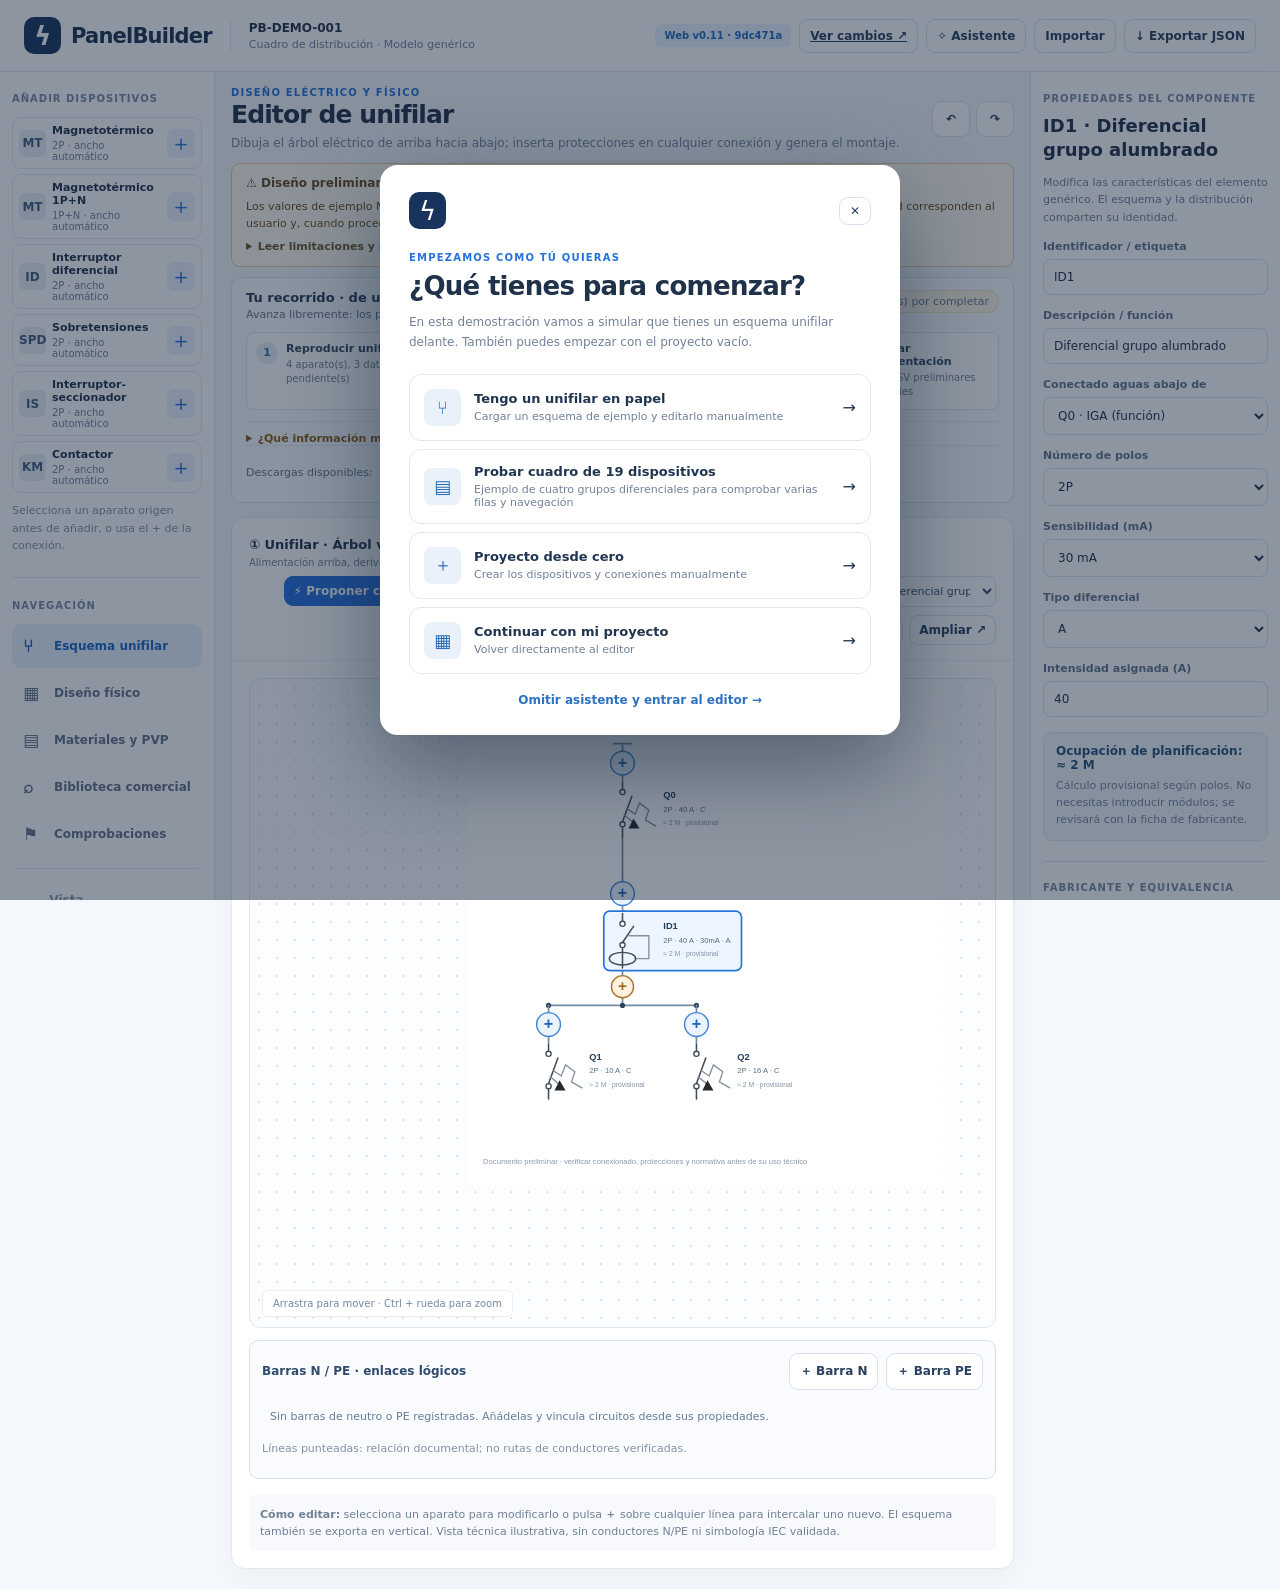
==== commit 660a84b5: "deploy(v0.11): 13 fichas materiales Hager Schneider Legrand, 48 pruebas PASS" ====
--- a/docs/index.html
+++ b/docs/index.html
@@ -76,6 +76,7 @@
     </div>
   </div>
   <div class="modal-backdrop" id="brandReview" aria-hidden="true"><div class="modal brand-review" role="dialog" aria-modal="true" aria-labelledby="brandReviewTitle"><div class="modal-head"><div><div class="eyebrow">SELECCIÓN MULTIMARCA CONDICIONADA</div><h2 id="brandReviewTitle">Preselección comercial</h2></div><button id="closeBrandReview" class="button tiny" aria-label="Cerrar" type="button">✕</button></div><p class="review-warning">El catálogo actual es una muestra parcial, no contiene todas las referencias. La anchura genérica es orientativa. Algunas referencias cuentan con ficha técnica pero aún no con anchura comercial verificada: se guardan solo como candidatas documentales y NO cambian el montaje. Las preselecciones del minicátalogo dimensional son independientes. No se garantiza equivalencia técnica completa. Comprueba normativa aplicable, Icn/Icu, tensión, bornes, coordinación, accesorios, compatibilidad térmica y montaje. Los cambios dimensionales solo se aplicarán tras tu confirmación.</p><div class="review-scroll"><table><thead><tr><th>Aparato genérico</th><th>Selector de referencia</th><th>Comparativa técnica y dimensional</th></tr></thead><tbody id="brandReviewTable"></tbody></table></div><div class="review-actions"><button type="button" class="button" id="closeBrandReviewSecondary" onclick="document.getElementById('closeBrandReview').click()">Cancelar</button><button class="button" type="button" id="autoPickBrandReview">Autoasignar solo con dimensión documentada</button><button class="button primary" type="button" id="applyBrandReview">Guardar selección condicionada</button></div></div></div><script src="engine.js"></script><script src="catalogo.js"></script><script src="multibrand.js"></script>
-  <script src="schematic-symbols.js"></script><script src="pricing.js"></script><script src="circuits.js"></script><script src="busbars.js"></script><script src="physical-aux.js"></script><script src="enclosure-geometry.js"></script><script src="physical-construction.js"></script><script src="schneider-ic60n.js"></script><script src="commercial-catalog.js"></script><script src="accessory-links.js"></script><script src="commercial-ui.js"></script><script src="enclosure-candidates.js"></script><script src="specialized-candidates.js"></script><script src="apparatus-candidates.js"></script><script src="commercial-placement.js"></script><script src="din-reflow.js"></script><script src="mounting-clearance.js"></script><script src="physical-accessories.js"></script><script src="din-assemblies.js"></script><script src="workflow-guidance.js"></script><script src="material-csv.js"></script><script src="app.js"></script><script src="site-version.js"></script>
+  <script src="schematic-symbols.js"></script><script src="pricing.js"></script><script src="circuits.js"></script><script src="busbars.js"></script><script src="physical-aux.js"></script><script src="enclosure-geometry.js"></script><script src="physical-construction.js"></script><script src="schneider-ic60n.js"></script><script src="commercial-catalog.js"></script><script src="accessory-links.js"></script><script src="commercial-ui.js"></script><script src="enclosure-candidates.js"></script><script src="specialized-candidates.js"></script><script src="apparatus-candidates.js"></script><script src="commercial-placement.js"></script><script src="din-reflow.js"></script><script src="mounting-clearance.js"></script><script src="manufacturer-materials.js"></script>
+  <script src="physical-accessories.js"></script><script src="din-assemblies.js"></script><script src="workflow-guidance.js"></script><script src="material-csv.js"></script><script src="app.js"></script><script src="site-version.js"></script>
 </body>
 </html>
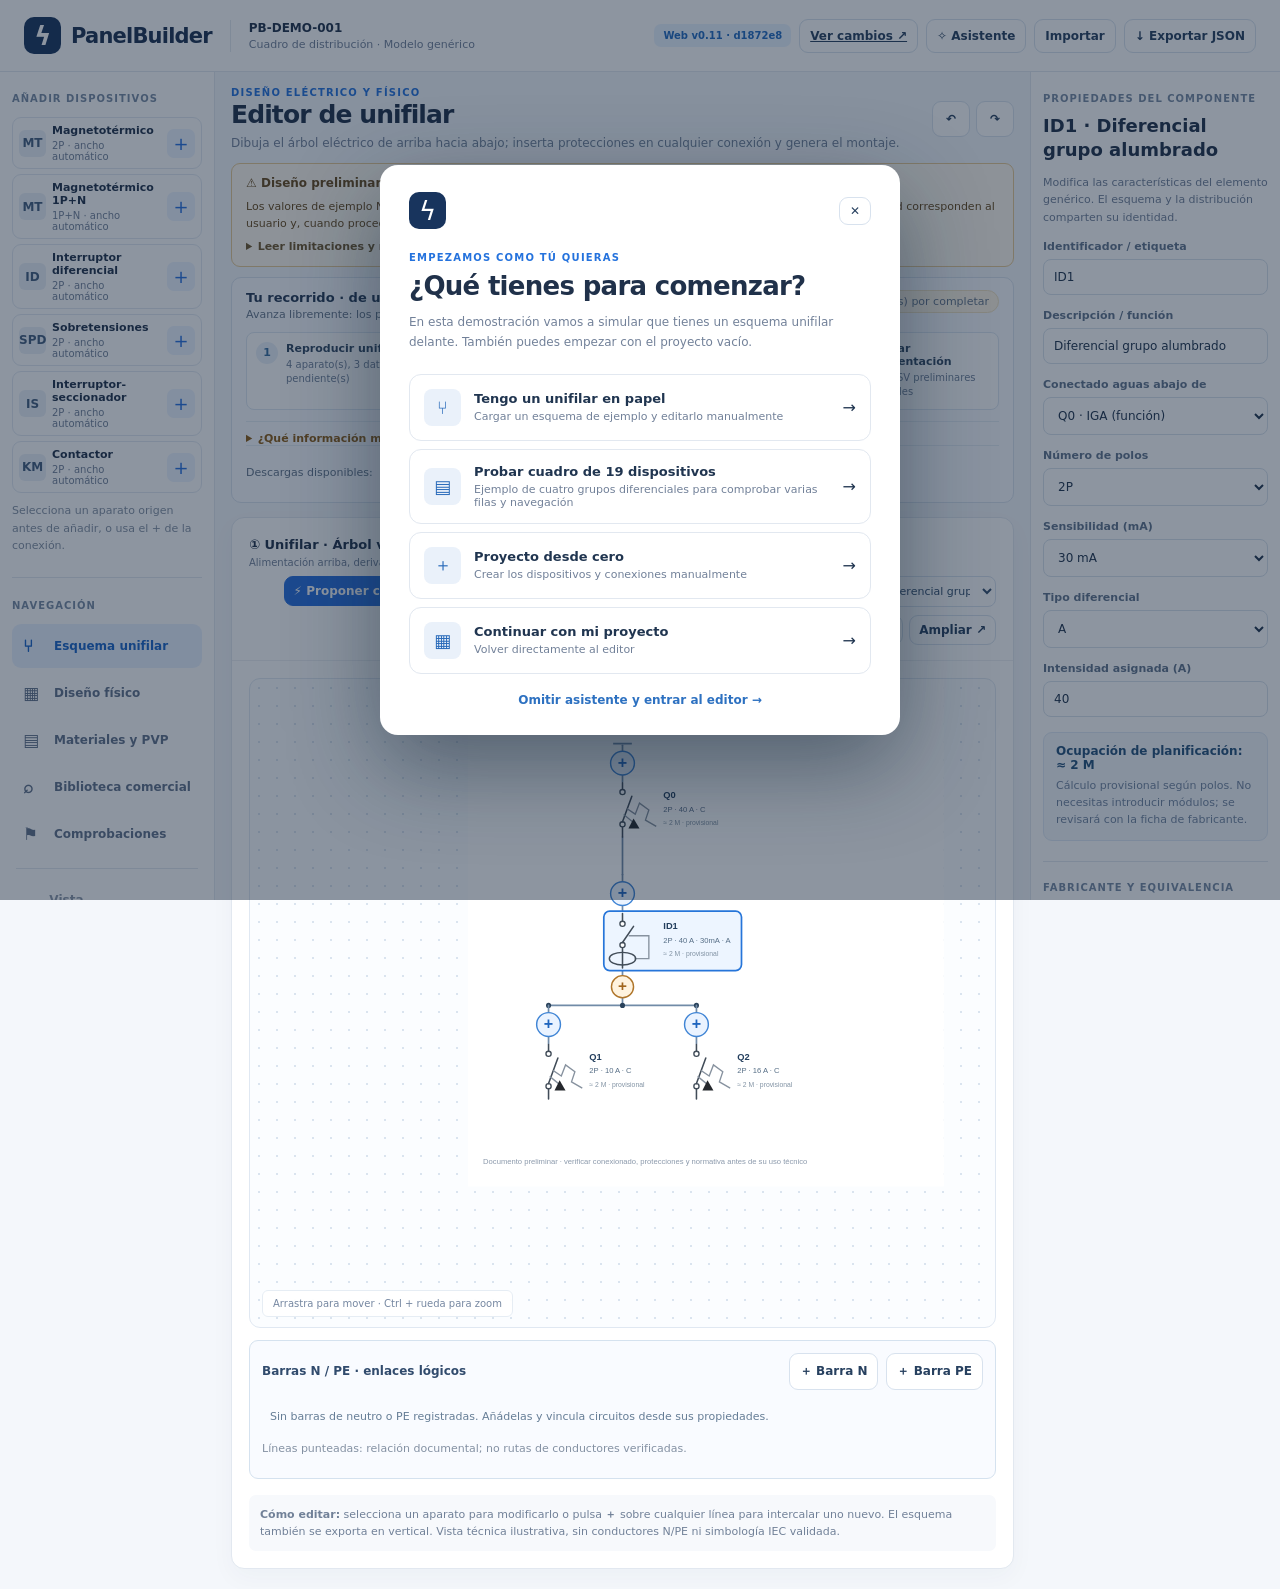
==== commit 148bb0be: "deploy(v0.11): 10 SKU Hager/Legrand, asociaciones exactas de accesorios, CI 51 PASS" ====
--- a/docs/index.html
+++ b/docs/index.html
@@ -77,6 +77,7 @@
   </div>
   <div class="modal-backdrop" id="brandReview" aria-hidden="true"><div class="modal brand-review" role="dialog" aria-modal="true" aria-labelledby="brandReviewTitle"><div class="modal-head"><div><div class="eyebrow">SELECCIÓN MULTIMARCA CONDICIONADA</div><h2 id="brandReviewTitle">Preselección comercial</h2></div><button id="closeBrandReview" class="button tiny" aria-label="Cerrar" type="button">✕</button></div><p class="review-warning">El catálogo actual es una muestra parcial, no contiene todas las referencias. La anchura genérica es orientativa. Algunas referencias cuentan con ficha técnica pero aún no con anchura comercial verificada: se guardan solo como candidatas documentales y NO cambian el montaje. Las preselecciones del minicátalogo dimensional son independientes. No se garantiza equivalencia técnica completa. Comprueba normativa aplicable, Icn/Icu, tensión, bornes, coordinación, accesorios, compatibilidad térmica y montaje. Los cambios dimensionales solo se aplicarán tras tu confirmación.</p><div class="review-scroll"><table><thead><tr><th>Aparato genérico</th><th>Selector de referencia</th><th>Comparativa técnica y dimensional</th></tr></thead><tbody id="brandReviewTable"></tbody></table></div><div class="review-actions"><button type="button" class="button" id="closeBrandReviewSecondary" onclick="document.getElementById('closeBrandReview').click()">Cancelar</button><button class="button" type="button" id="autoPickBrandReview">Autoasignar solo con dimensión documentada</button><button class="button primary" type="button" id="applyBrandReview">Guardar selección condicionada</button></div></div></div><script src="engine.js"></script><script src="catalogo.js"></script><script src="multibrand.js"></script>
   <script src="schematic-symbols.js"></script><script src="pricing.js"></script><script src="circuits.js"></script><script src="busbars.js"></script><script src="physical-aux.js"></script><script src="enclosure-geometry.js"></script><script src="physical-construction.js"></script><script src="schneider-ic60n.js"></script><script src="commercial-catalog.js"></script><script src="accessory-links.js"></script><script src="commercial-ui.js"></script><script src="enclosure-candidates.js"></script><script src="specialized-candidates.js"></script><script src="apparatus-candidates.js"></script><script src="commercial-placement.js"></script><script src="din-reflow.js"></script><script src="mounting-clearance.js"></script><script src="manufacturer-materials.js"></script>
+  <script src="manufacturer-hosts.js"></script>
   <script src="physical-accessories.js"></script><script src="din-assemblies.js"></script><script src="workflow-guidance.js"></script><script src="material-csv.js"></script><script src="app.js"></script><script src="site-version.js"></script>
 </body>
 </html>
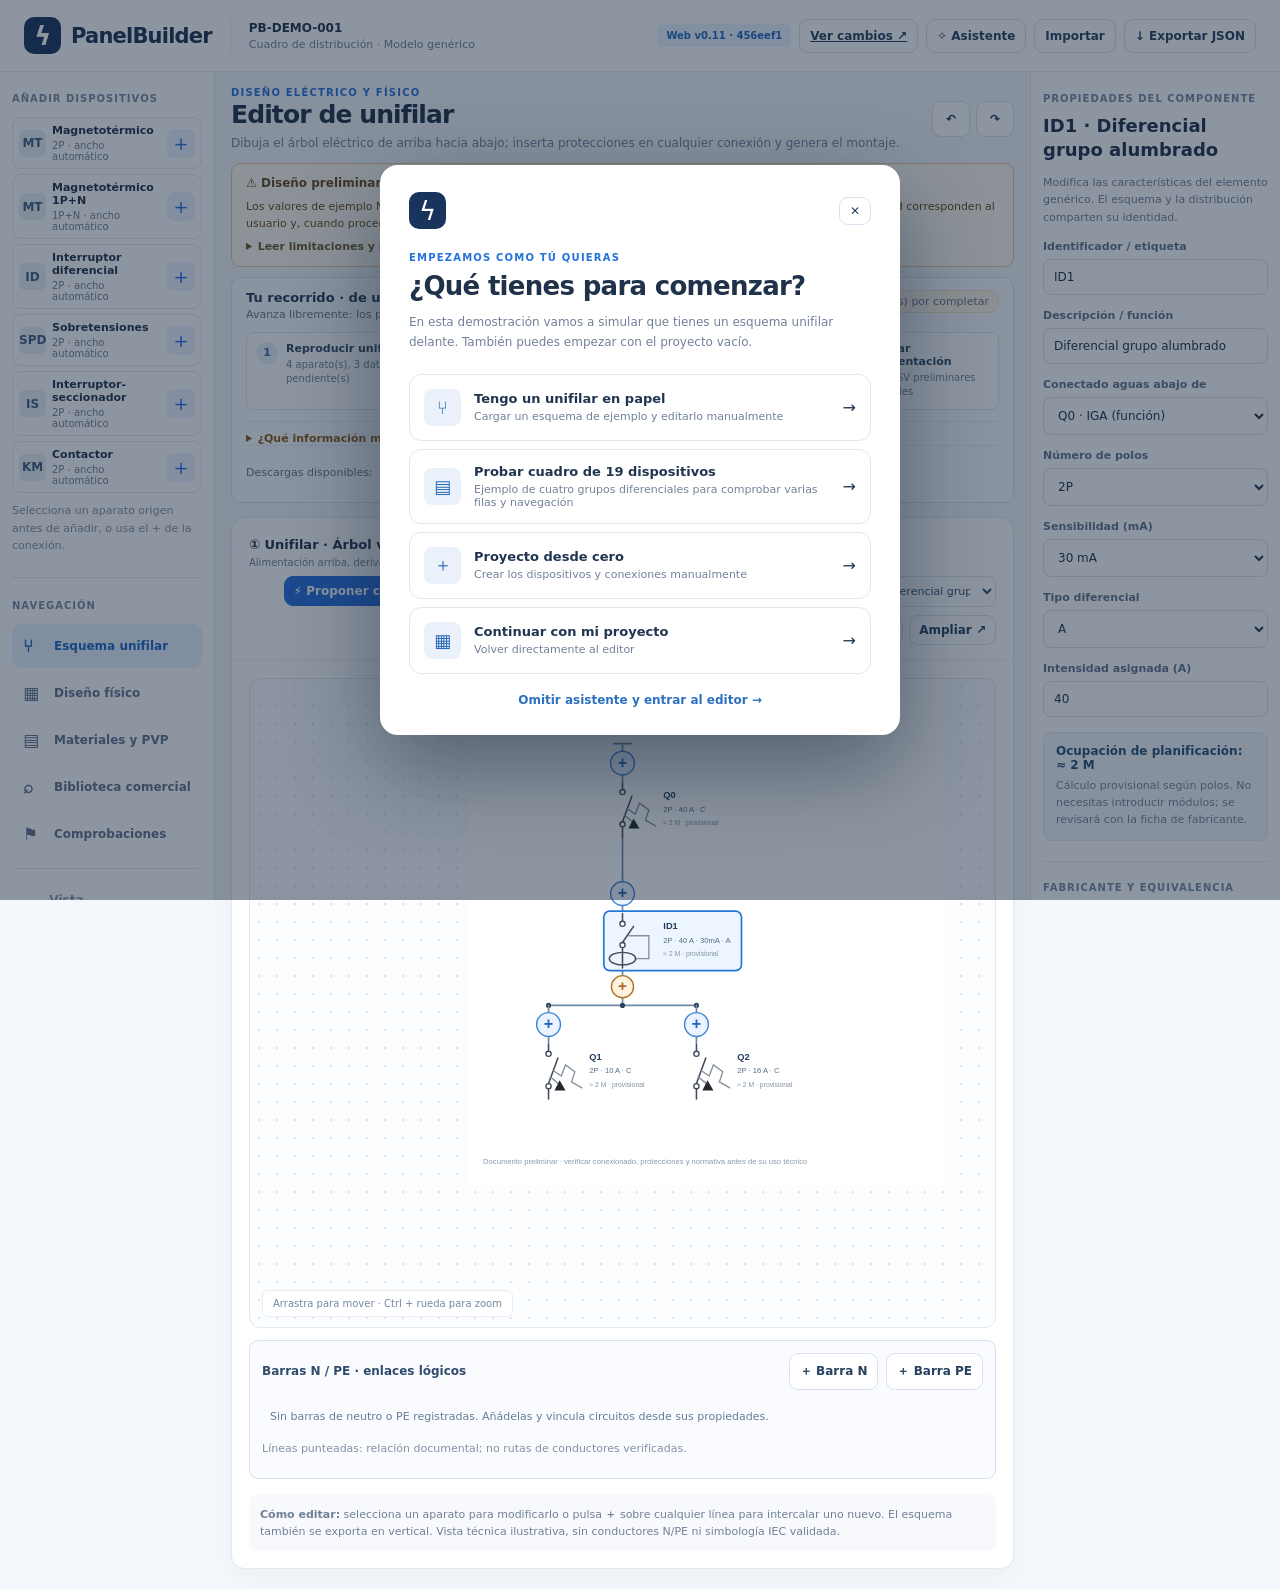
==== commit 00facd79: "deploy(v0.11): Schneider/Legrand 16 fichas por SKU, obsolescencia, 54 pruebas PASS" ====
--- a/docs/index.html
+++ b/docs/index.html
@@ -78,6 +78,7 @@
   <div class="modal-backdrop" id="brandReview" aria-hidden="true"><div class="modal brand-review" role="dialog" aria-modal="true" aria-labelledby="brandReviewTitle"><div class="modal-head"><div><div class="eyebrow">SELECCIÓN MULTIMARCA CONDICIONADA</div><h2 id="brandReviewTitle">Preselección comercial</h2></div><button id="closeBrandReview" class="button tiny" aria-label="Cerrar" type="button">✕</button></div><p class="review-warning">El catálogo actual es una muestra parcial, no contiene todas las referencias. La anchura genérica es orientativa. Algunas referencias cuentan con ficha técnica pero aún no con anchura comercial verificada: se guardan solo como candidatas documentales y NO cambian el montaje. Las preselecciones del minicátalogo dimensional son independientes. No se garantiza equivalencia técnica completa. Comprueba normativa aplicable, Icn/Icu, tensión, bornes, coordinación, accesorios, compatibilidad térmica y montaje. Los cambios dimensionales solo se aplicarán tras tu confirmación.</p><div class="review-scroll"><table><thead><tr><th>Aparato genérico</th><th>Selector de referencia</th><th>Comparativa técnica y dimensional</th></tr></thead><tbody id="brandReviewTable"></tbody></table></div><div class="review-actions"><button type="button" class="button" id="closeBrandReviewSecondary" onclick="document.getElementById('closeBrandReview').click()">Cancelar</button><button class="button" type="button" id="autoPickBrandReview">Autoasignar solo con dimensión documentada</button><button class="button primary" type="button" id="applyBrandReview">Guardar selección condicionada</button></div></div></div><script src="engine.js"></script><script src="catalogo.js"></script><script src="multibrand.js"></script>
   <script src="schematic-symbols.js"></script><script src="pricing.js"></script><script src="circuits.js"></script><script src="busbars.js"></script><script src="physical-aux.js"></script><script src="enclosure-geometry.js"></script><script src="physical-construction.js"></script><script src="schneider-ic60n.js"></script><script src="commercial-catalog.js"></script><script src="accessory-links.js"></script><script src="commercial-ui.js"></script><script src="enclosure-candidates.js"></script><script src="specialized-candidates.js"></script><script src="apparatus-candidates.js"></script><script src="commercial-placement.js"></script><script src="din-reflow.js"></script><script src="mounting-clearance.js"></script><script src="manufacturer-materials.js"></script>
   <script src="manufacturer-hosts.js"></script>
+  <script src="manufacturer-electrical-r15.js"></script>
   <script src="physical-accessories.js"></script><script src="din-assemblies.js"></script><script src="workflow-guidance.js"></script><script src="material-csv.js"></script><script src="app.js"></script><script src="site-version.js"></script>
 </body>
 </html>
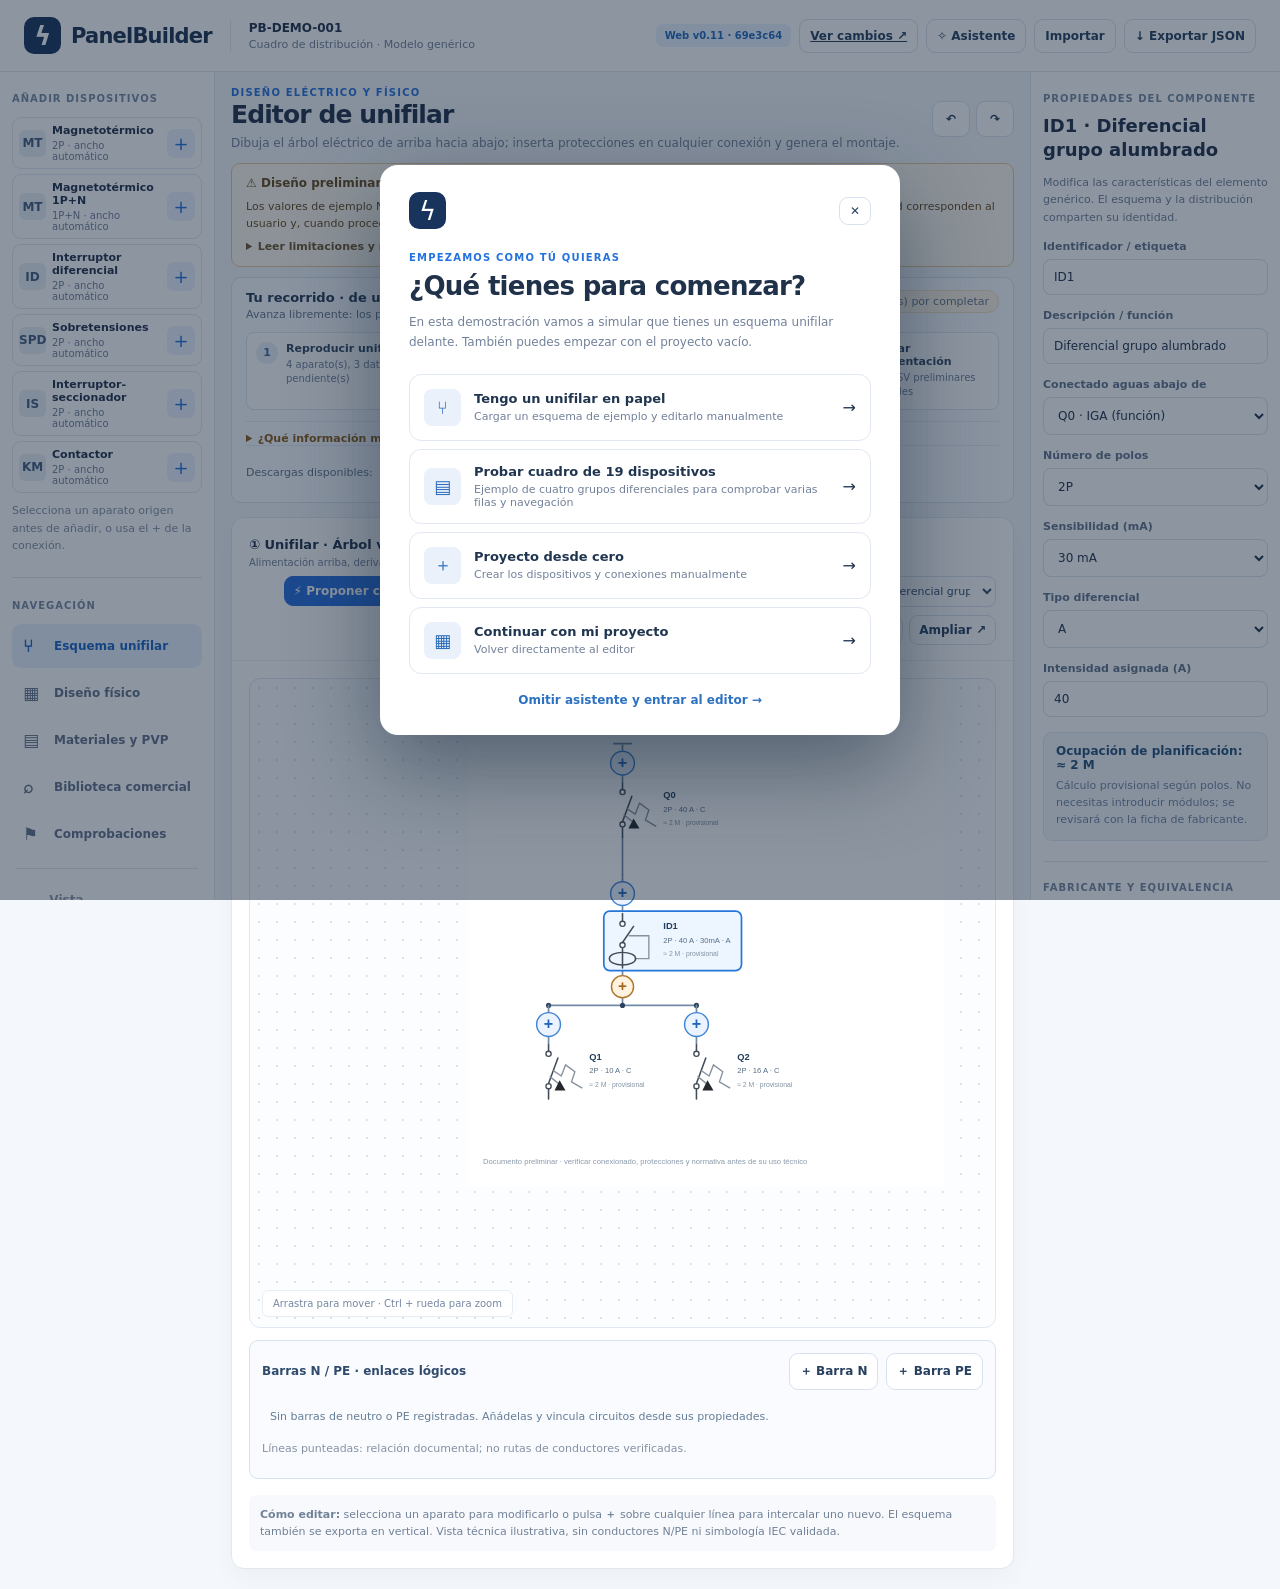
==== commit aa06c97f: "deploy(v0.11): + muestra SPD como derivación y checklist PE, CI 58 PASS" ====
--- a/docs/index.html
+++ b/docs/index.html
@@ -69,10 +69,10 @@
   <div class="modal-backdrop" id="insertModal" aria-hidden="true">
     <div class="modal insert-dialog" role="dialog" aria-modal="true" aria-labelledby="insertTitle">
       <div class="modal-head"><span class="eyebrow">EDITAR CONEXIÓN DEL UNIFILAR</span><button class="button tiny" type="button" id="closeInsert" aria-label="Cerrar">✕</button></div>
-      <h2 id="insertTitle">Insertar aparato entre protecciones</h2>
+      <h2 id="insertTitle">Añadir aparato en esta conexión</h2>
       <p id="insertDescription"></p>
       <div id="insertChoices" class="insert-choices"></div>
-      <p class="dialog-warning">Solo modifica el árbol lógico y la ocupación genérica. Revisa la conexión eléctrica y vuelve a calcular la distribución física.</p>
+      <p class="dialog-warning">Las protecciones convencionales se intercalan; el SPD se crea como derivación y nunca alimenta las ramas existentes. Comprueba clase, red, Uc, In/Imax, protección de respaldo y conexión PE. Ninguna selección valida el cableado. Vuelve a calcular la distribución física.</p>
     </div>
   </div>
   <div class="modal-backdrop" id="brandReview" aria-hidden="true"><div class="modal brand-review" role="dialog" aria-modal="true" aria-labelledby="brandReviewTitle"><div class="modal-head"><div><div class="eyebrow">SELECCIÓN MULTIMARCA CONDICIONADA</div><h2 id="brandReviewTitle">Preselección comercial</h2></div><button id="closeBrandReview" class="button tiny" aria-label="Cerrar" type="button">✕</button></div><p class="review-warning">El catálogo actual es una muestra parcial, no contiene todas las referencias. La anchura genérica es orientativa. Algunas referencias cuentan con ficha técnica pero aún no con anchura comercial verificada: se guardan solo como candidatas documentales y NO cambian el montaje. Las preselecciones del minicátalogo dimensional son independientes. No se garantiza equivalencia técnica completa. Comprueba normativa aplicable, Icn/Icu, tensión, bornes, coordinación, accesorios, compatibilidad térmica y montaje. Los cambios dimensionales solo se aplicarán tras tu confirmación.</p><div class="review-scroll"><table><thead><tr><th>Aparato genérico</th><th>Selector de referencia</th><th>Comparativa técnica y dimensional</th></tr></thead><tbody id="brandReviewTable"></tbody></table></div><div class="review-actions"><button type="button" class="button" id="closeBrandReviewSecondary" onclick="document.getElementById('closeBrandReview').click()">Cancelar</button><button class="button" type="button" id="autoPickBrandReview">Autoasignar solo con dimensión documentada</button><button class="button primary" type="button" id="applyBrandReview">Guardar selección condicionada</button></div></div></div><script src="engine.js"></script><script src="catalogo.js"></script><script src="multibrand.js"></script>
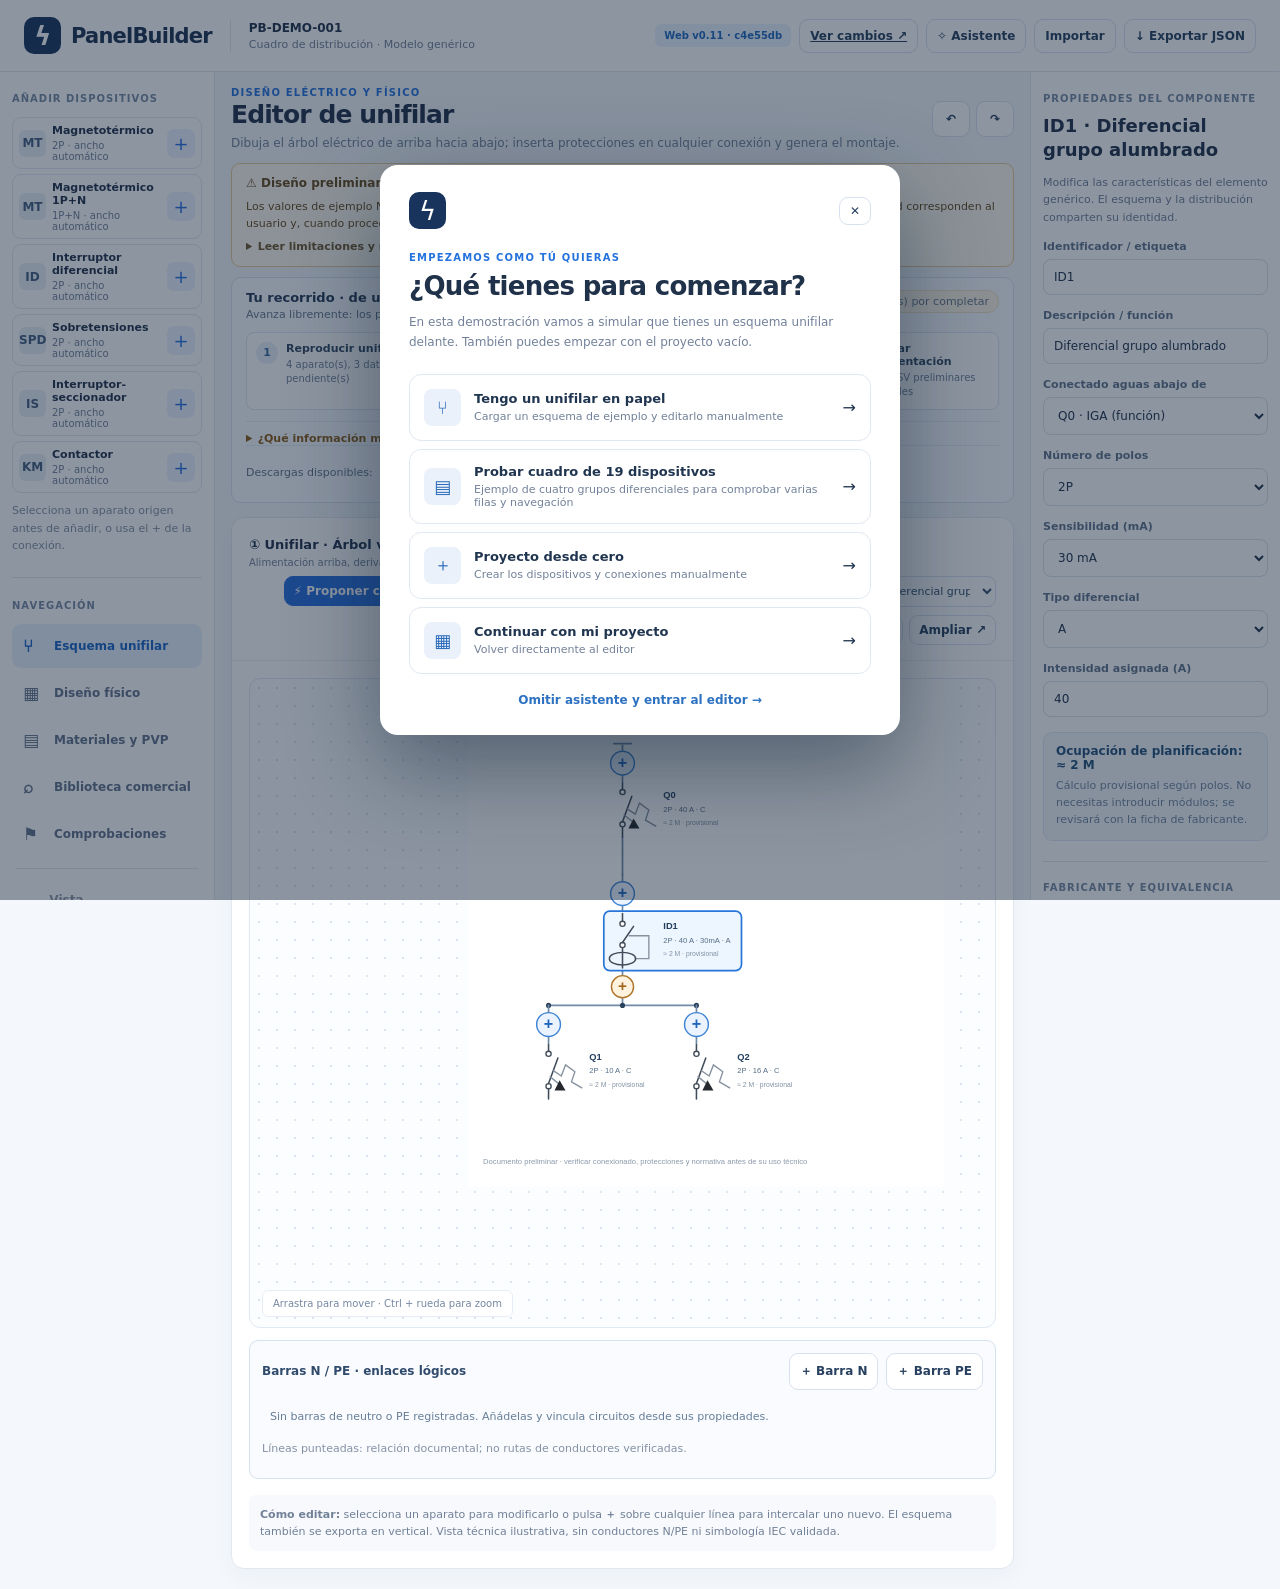
==== commit 466eda5e: "deploy(v0.11): intercalación física DIN arrastrar entre equipos, preview de movimientos y 62 tests P" ====
--- a/docs/index.html
+++ b/docs/index.html
@@ -76,7 +76,7 @@
     </div>
   </div>
   <div class="modal-backdrop" id="brandReview" aria-hidden="true"><div class="modal brand-review" role="dialog" aria-modal="true" aria-labelledby="brandReviewTitle"><div class="modal-head"><div><div class="eyebrow">SELECCIÓN MULTIMARCA CONDICIONADA</div><h2 id="brandReviewTitle">Preselección comercial</h2></div><button id="closeBrandReview" class="button tiny" aria-label="Cerrar" type="button">✕</button></div><p class="review-warning">El catálogo actual es una muestra parcial, no contiene todas las referencias. La anchura genérica es orientativa. Algunas referencias cuentan con ficha técnica pero aún no con anchura comercial verificada: se guardan solo como candidatas documentales y NO cambian el montaje. Las preselecciones del minicátalogo dimensional son independientes. No se garantiza equivalencia técnica completa. Comprueba normativa aplicable, Icn/Icu, tensión, bornes, coordinación, accesorios, compatibilidad térmica y montaje. Los cambios dimensionales solo se aplicarán tras tu confirmación.</p><div class="review-scroll"><table><thead><tr><th>Aparato genérico</th><th>Selector de referencia</th><th>Comparativa técnica y dimensional</th></tr></thead><tbody id="brandReviewTable"></tbody></table></div><div class="review-actions"><button type="button" class="button" id="closeBrandReviewSecondary" onclick="document.getElementById('closeBrandReview').click()">Cancelar</button><button class="button" type="button" id="autoPickBrandReview">Autoasignar solo con dimensión documentada</button><button class="button primary" type="button" id="applyBrandReview">Guardar selección condicionada</button></div></div></div><script src="engine.js"></script><script src="catalogo.js"></script><script src="multibrand.js"></script>
-  <script src="schematic-symbols.js"></script><script src="pricing.js"></script><script src="circuits.js"></script><script src="busbars.js"></script><script src="physical-aux.js"></script><script src="enclosure-geometry.js"></script><script src="physical-construction.js"></script><script src="schneider-ic60n.js"></script><script src="commercial-catalog.js"></script><script src="accessory-links.js"></script><script src="commercial-ui.js"></script><script src="enclosure-candidates.js"></script><script src="specialized-candidates.js"></script><script src="apparatus-candidates.js"></script><script src="commercial-placement.js"></script><script src="din-reflow.js"></script><script src="mounting-clearance.js"></script><script src="manufacturer-materials.js"></script>
+  <script src="schematic-symbols.js"></script><script src="pricing.js"></script><script src="circuits.js"></script><script src="busbars.js"></script><script src="physical-aux.js"></script><script src="enclosure-geometry.js"></script><script src="physical-construction.js"></script><script src="schneider-ic60n.js"></script><script src="commercial-catalog.js"></script><script src="accessory-links.js"></script><script src="commercial-ui.js"></script><script src="enclosure-candidates.js"></script><script src="specialized-candidates.js"></script><script src="apparatus-candidates.js"></script><script src="commercial-placement.js"></script><script src="din-reflow.js"></script><script src="din-insert.js"></script><script src="mounting-clearance.js"></script><script src="manufacturer-materials.js"></script>
   <script src="manufacturer-hosts.js"></script>
   <script src="manufacturer-electrical-r15.js"></script>
   <script src="physical-accessories.js"></script><script src="din-assemblies.js"></script><script src="workflow-guidance.js"></script><script src="material-csv.js"></script><script src="app.js"></script><script src="site-version.js"></script>
--- a/docs/styles.css
+++ b/docs/styles.css
@@ -369,3 +369,11 @@
 .materials-heading-actions{display:flex;justify-content:space-between;align-items:center;gap:10px;flex-wrap:wrap}
 @media(max-width:980px){.workflow-guidance-steps{grid-template-columns:repeat(2,minmax(0,1fr))}}
 @media(max-width:480px){.workflow-guidance-steps{grid-template-columns:minmax(0,1fr)}.responsibility-banner{font-size:11px}}
+
+/* Ronda 17: inserción DIN asistida. Marcador sobre dispositivos adyacentes. */
+.din-drop-marker{position:absolute;top:0;bottom:0;width:0;z-index:12;pointer-events:none;border-left:3px solid #2374df;filter:drop-shadow(0 0 3px #2374df88)}
+.din-drop-marker:before{content:"▼";position:absolute;top:-16px;left:-7px;color:#2374df;font-size:13px}
+.din-insert-review{margin:14px 0;padding:14px;border:2px solid #7395bf;background:#f7faff;border-radius:9px}
+.din-insert-moves{max-height:168px;overflow-y:auto;margin:8px 0;padding:4px 10px;border:1px solid #cbd9e8;border-radius:6px;background:#fff}
+.din-insert-moves p{margin:4px 0}
+.din-insert-actions{display:flex;gap:8px;flex-wrap:wrap;align-items:center;margin-top:11px}
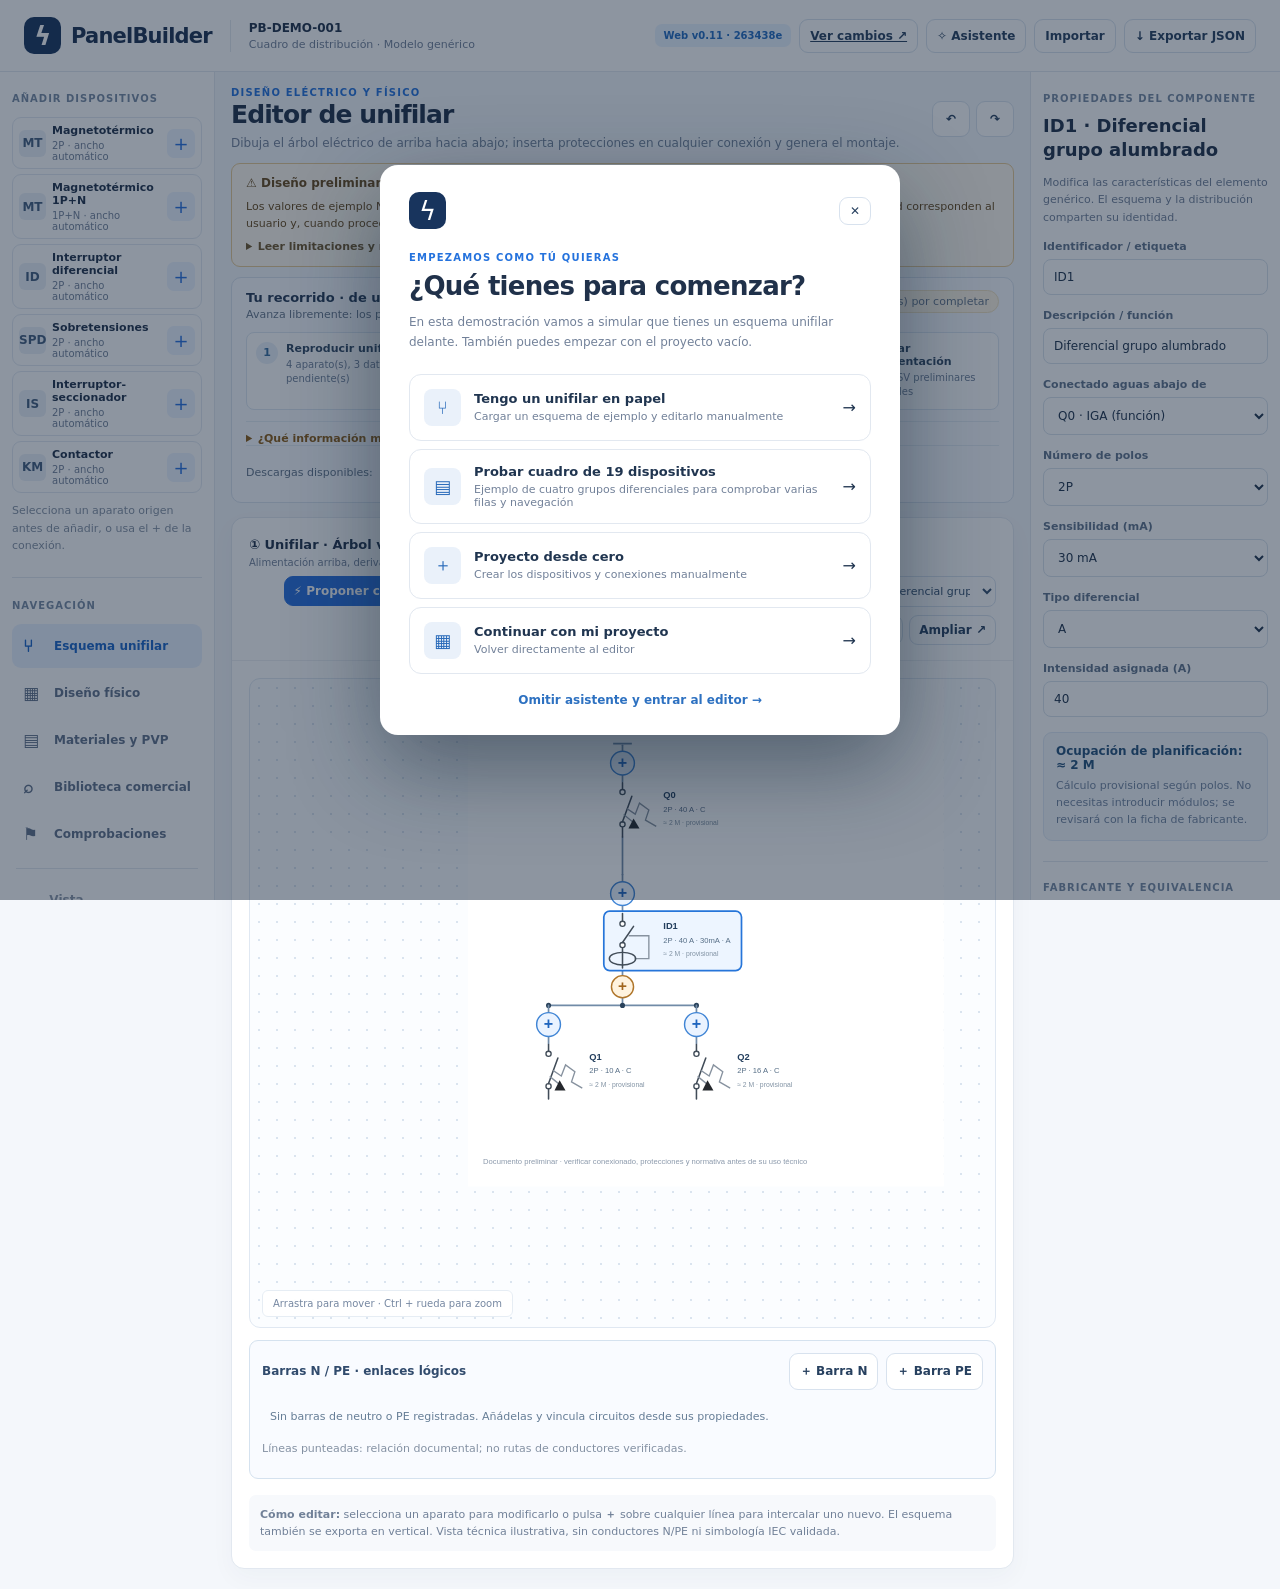
==== commit 6109d538: "deploy(v0.11): resaltado DIN de arrastrado, empujados y cascada; regresión 69 PASS" ====
--- a/docs/index.html
+++ b/docs/index.html
@@ -76,7 +76,8 @@
     </div>
   </div>
   <div class="modal-backdrop" id="brandReview" aria-hidden="true"><div class="modal brand-review" role="dialog" aria-modal="true" aria-labelledby="brandReviewTitle"><div class="modal-head"><div><div class="eyebrow">SELECCIÓN MULTIMARCA CONDICIONADA</div><h2 id="brandReviewTitle">Preselección comercial</h2></div><button id="closeBrandReview" class="button tiny" aria-label="Cerrar" type="button">✕</button></div><p class="review-warning">El catálogo actual es una muestra parcial, no contiene todas las referencias. La anchura genérica es orientativa. Algunas referencias cuentan con ficha técnica pero aún no con anchura comercial verificada: se guardan solo como candidatas documentales y NO cambian el montaje. Las preselecciones del minicátalogo dimensional son independientes. No se garantiza equivalencia técnica completa. Comprueba normativa aplicable, Icn/Icu, tensión, bornes, coordinación, accesorios, compatibilidad térmica y montaje. Los cambios dimensionales solo se aplicarán tras tu confirmación.</p><div class="review-scroll"><table><thead><tr><th>Aparato genérico</th><th>Selector de referencia</th><th>Comparativa técnica y dimensional</th></tr></thead><tbody id="brandReviewTable"></tbody></table></div><div class="review-actions"><button type="button" class="button" id="closeBrandReviewSecondary" onclick="document.getElementById('closeBrandReview').click()">Cancelar</button><button class="button" type="button" id="autoPickBrandReview">Autoasignar solo con dimensión documentada</button><button class="button primary" type="button" id="applyBrandReview">Guardar selección condicionada</button></div></div></div><script src="engine.js"></script><script src="catalogo.js"></script><script src="multibrand.js"></script>
-  <script src="schematic-symbols.js"></script><script src="pricing.js"></script><script src="circuits.js"></script><script src="busbars.js"></script><script src="physical-aux.js"></script><script src="enclosure-geometry.js"></script><script src="physical-construction.js"></script><script src="schneider-ic60n.js"></script><script src="commercial-catalog.js"></script><script src="accessory-links.js"></script><script src="commercial-ui.js"></script><script src="enclosure-candidates.js"></script><script src="specialized-candidates.js"></script><script src="apparatus-candidates.js"></script><script src="commercial-placement.js"></script><script src="din-reflow.js"></script><script src="din-insert.js"></script><script src="mounting-clearance.js"></script><script src="manufacturer-materials.js"></script>
+  <script src="schematic-symbols.js"></script><script src="pricing.js"></script><script src="circuits.js"></script><script src="busbars.js"></script><script src="physical-aux.js"></script><script src="enclosure-geometry.js"></script><script src="physical-construction.js"></script><script src="schneider-ic60n.js"></script><script src="commercial-catalog.js"></script><script src="accessory-links.js"></script><script src="commercial-ui.js"></script><script src="enclosure-candidates.js"></script><script src="specialized-candidates.js"></script><script src="apparatus-candidates.js"></script><script src="commercial-placement.js"></script><script src="din-reflow.js"></script><script src="din-insert.js"></script>
+  <script src="din-motion-feedback.js"></script><script src="mounting-clearance.js"></script><script src="manufacturer-materials.js"></script>
   <script src="manufacturer-hosts.js"></script>
   <script src="manufacturer-electrical-r15.js"></script>
   <script src="physical-accessories.js"></script><script src="din-assemblies.js"></script><script src="workflow-guidance.js"></script><script src="material-csv.js"></script><script src="app.js"></script><script src="site-version.js"></script>
--- a/docs/styles.css
+++ b/docs/styles.css
@@ -377,3 +377,33 @@
 .din-insert-moves{max-height:168px;overflow-y:auto;margin:8px 0;padding:4px 10px;border:1px solid #cbd9e8;border-radius:6px;background:#fff}
 .din-insert-moves p{margin:4px 0}
 .din-insert-actions{display:flex;gap:8px;flex-wrap:wrap;align-items:center;margin-top:11px}
+
+/* Ronda 19: marca temporal, solo DOM, para reordenación DIN directa.
+ * Contorno sobrepuesto (no altera la huella DIN ni la cuadrícula). */
+.rail-grid>.device[data-din-motion="dragged"]{
+ outline:3px solid #1768b2;outline-offset:-2px;background:#dceefe;
+ animation:din-flash-dragged 1.85s ease-out both;
+}
+.rail-grid>.device[data-din-motion="shifted"]{
+ outline:2px solid #b16b10;outline-offset:-2px;background:#fff1ca;
+ animation:din-flash-shifted 1.85s ease-out both;
+}
+.rail-grid>.device[data-din-motion="crossrail"]{
+ outline:3px solid #7951a5;outline-offset:-2px;background:#eadbfa;
+ animation:din-flash-crossrail 1.85s ease-out both;
+}
+@keyframes din-flash-dragged{
+ 0%,48%{outline-color:#1768b2;background:#dceefe}
+ 100%{outline-color:transparent;background:transparent}
+}
+@keyframes din-flash-shifted{
+ 0%,48%{outline-color:#b16b10;background:#fff1ca}
+ 100%{outline-color:transparent;background:transparent}
+}
+@keyframes din-flash-crossrail{
+ 0%,48%{outline-color:#7951a5;background:#eadbfa}
+ 100%{outline-color:transparent;background:transparent}
+}
+@media (prefers-reduced-motion: reduce){
+ .rail-grid>.device[data-din-motion]{animation:none}
+}
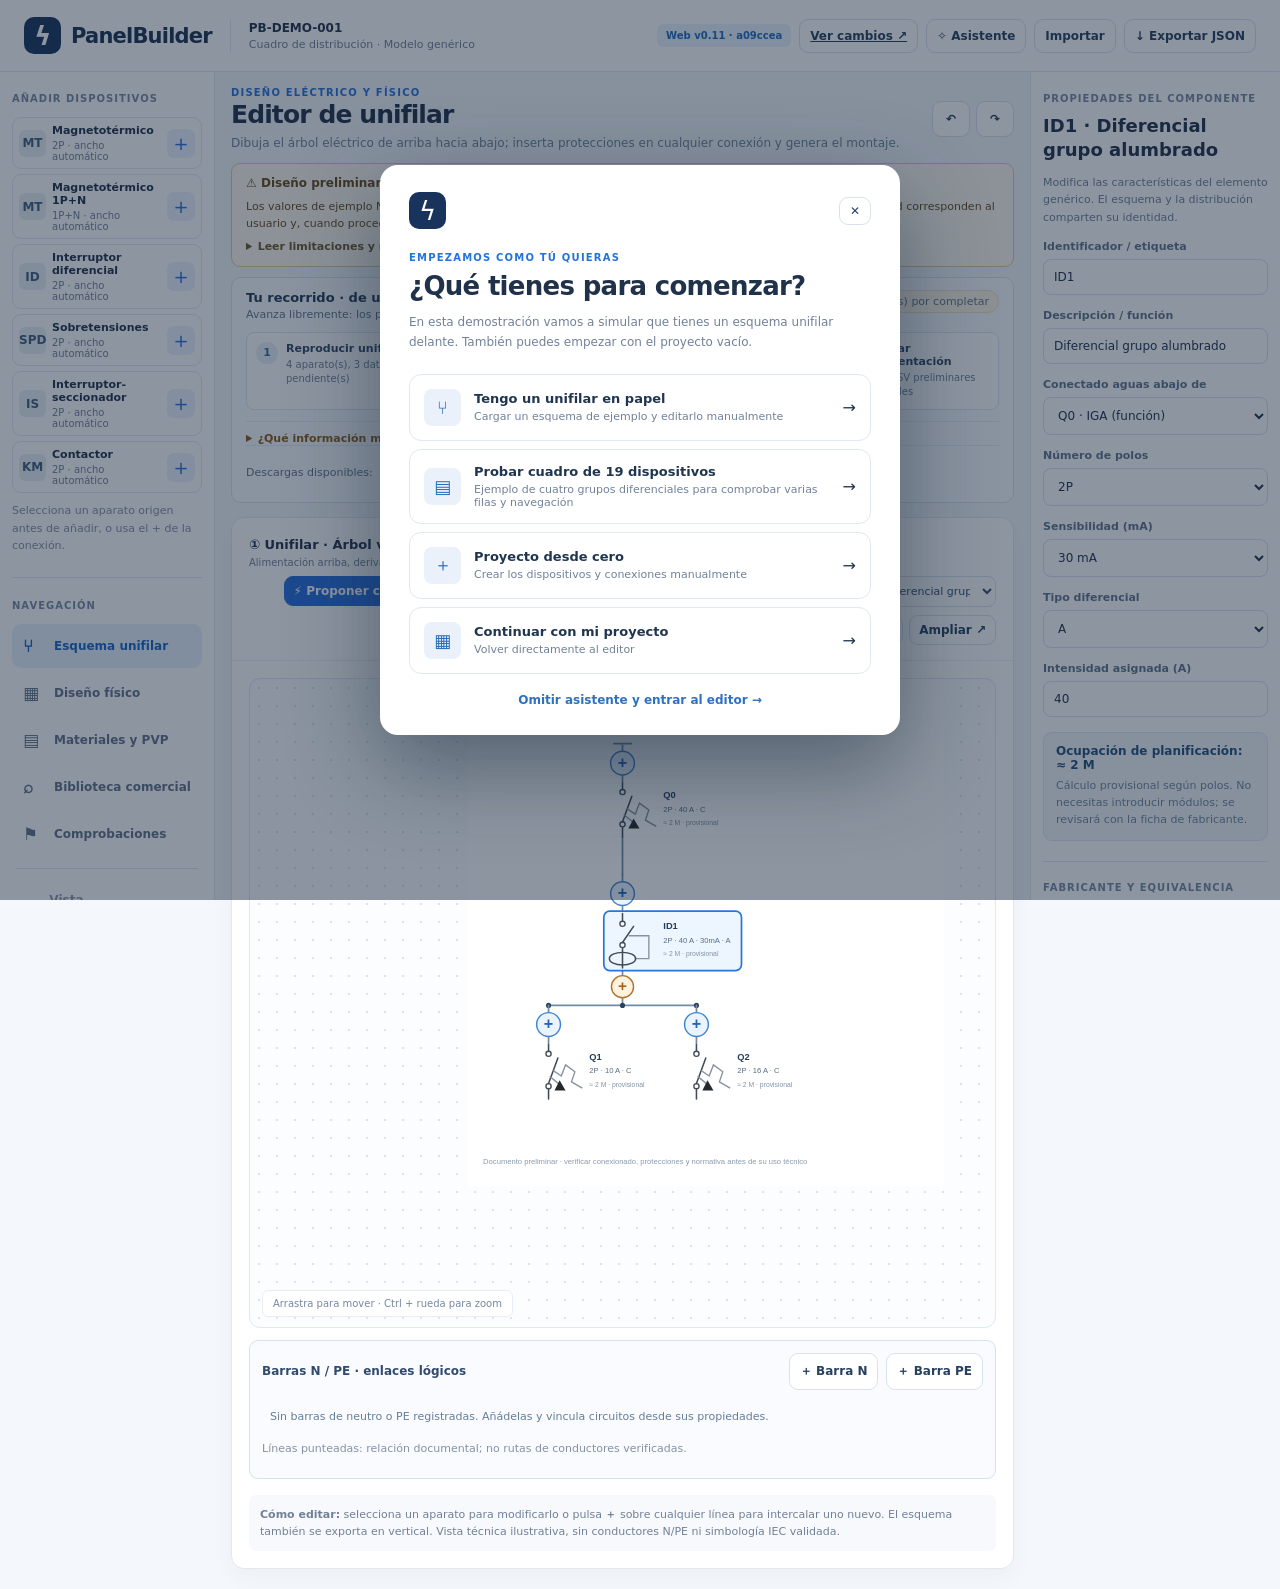
==== commit c75e88f3: "deploy(v0.11): destello DIN 0,8 s opaco y ficha dimensional SKU no vinculante, 72 PASS" ====
--- a/docs/index.html
+++ b/docs/index.html
@@ -79,7 +79,7 @@
   <script src="schematic-symbols.js"></script><script src="pricing.js"></script><script src="circuits.js"></script><script src="busbars.js"></script><script src="physical-aux.js"></script><script src="enclosure-geometry.js"></script><script src="physical-construction.js"></script><script src="schneider-ic60n.js"></script><script src="commercial-catalog.js"></script><script src="accessory-links.js"></script><script src="commercial-ui.js"></script><script src="enclosure-candidates.js"></script><script src="specialized-candidates.js"></script><script src="apparatus-candidates.js"></script><script src="commercial-placement.js"></script><script src="din-reflow.js"></script><script src="din-insert.js"></script>
   <script src="din-motion-feedback.js"></script><script src="mounting-clearance.js"></script><script src="manufacturer-materials.js"></script>
   <script src="manufacturer-hosts.js"></script>
-  <script src="manufacturer-electrical-r15.js"></script>
+  <script src="manufacturer-electrical-r15.js"></script><script src="manufacturer-din-review.js"></script>
   <script src="physical-accessories.js"></script><script src="din-assemblies.js"></script><script src="workflow-guidance.js"></script><script src="material-csv.js"></script><script src="app.js"></script><script src="site-version.js"></script>
 </body>
 </html>
--- a/docs/styles.css
+++ b/docs/styles.css
@@ -378,32 +378,42 @@
 .din-insert-moves p{margin:4px 0}
 .din-insert-actions{display:flex;gap:8px;flex-wrap:wrap;align-items:center;margin-top:11px}
 
-/* Ronda 19: marca temporal, solo DOM, para reordenación DIN directa.
- * Contorno sobrepuesto (no altera la huella DIN ni la cuadrícula). */
+/* Ronda 20: feedback DIN breve y opaco; no modificar el fondo del aparato.
+ * Solo destella el contorno: conserva el degradado físico en todo momento. */
 .rail-grid>.device[data-din-motion="dragged"]{
- outline:3px solid #1768b2;outline-offset:-2px;background:#dceefe;
- animation:din-flash-dragged 1.85s ease-out both;
+ outline:3px solid #1768b2;outline-offset:-2px;
+ animation:din-flash-dragged .7s ease-out both;
 }
 .rail-grid>.device[data-din-motion="shifted"]{
- outline:2px solid #b16b10;outline-offset:-2px;background:#fff1ca;
- animation:din-flash-shifted 1.85s ease-out both;
+ outline:2px solid #b16b10;outline-offset:-2px;
+ animation:din-flash-shifted .7s ease-out both;
 }
 .rail-grid>.device[data-din-motion="crossrail"]{
- outline:3px solid #7951a5;outline-offset:-2px;background:#eadbfa;
- animation:din-flash-crossrail 1.85s ease-out both;
+ outline:3px solid #7951a5;outline-offset:-2px;
+ animation:din-flash-crossrail .7s ease-out both;
 }
 @keyframes din-flash-dragged{
- 0%,48%{outline-color:#1768b2;background:#dceefe}
- 100%{outline-color:transparent;background:transparent}
+ 0%,35%{outline-color:#1768b2}
+ 100%{outline-color:transparent}
 }
 @keyframes din-flash-shifted{
- 0%,48%{outline-color:#b16b10;background:#fff1ca}
- 100%{outline-color:transparent;background:transparent}
+ 0%,35%{outline-color:#b16b10}
+ 100%{outline-color:transparent}
 }
 @keyframes din-flash-crossrail{
- 0%,48%{outline-color:#7951a5;background:#eadbfa}
- 100%{outline-color:transparent;background:transparent}
+ 0%,35%{outline-color:#7951a5}
+ 100%{outline-color:transparent}
 }
 @media (prefers-reduced-motion: reduce){
  .rail-grid>.device[data-din-motion]{animation:none}
 }
+
+/* Ronda 20 · Cotas documentales sin imponer geometría de fabricante. */
+.manufacturer-din-review{margin:12px 0;border:1px solid #d9e4f1;border-radius:8px;padding:10px 12px;font-size:11px;color:#52647b;background:#f8fbff}
+.manufacturer-din-review>summary{font-weight:650;color:#294869;cursor:pointer;line-height:1.55}
+.manufacturer-din-review>p{line-height:1.6;margin:8px 0}
+.manufacturer-din-review ul{padding-left:18px;margin:8px 0;display:grid;gap:8px}
+.manufacturer-din-review li{line-height:1.65}
+.manufacturer-din-review li a{margin-left:8px;white-space:nowrap}
+.manufacturer-din-mismatch,.manufacturer-din-pending{color:#895b13;font-weight:650}
+.manufacturer-din-note{color:#6e7c91}
